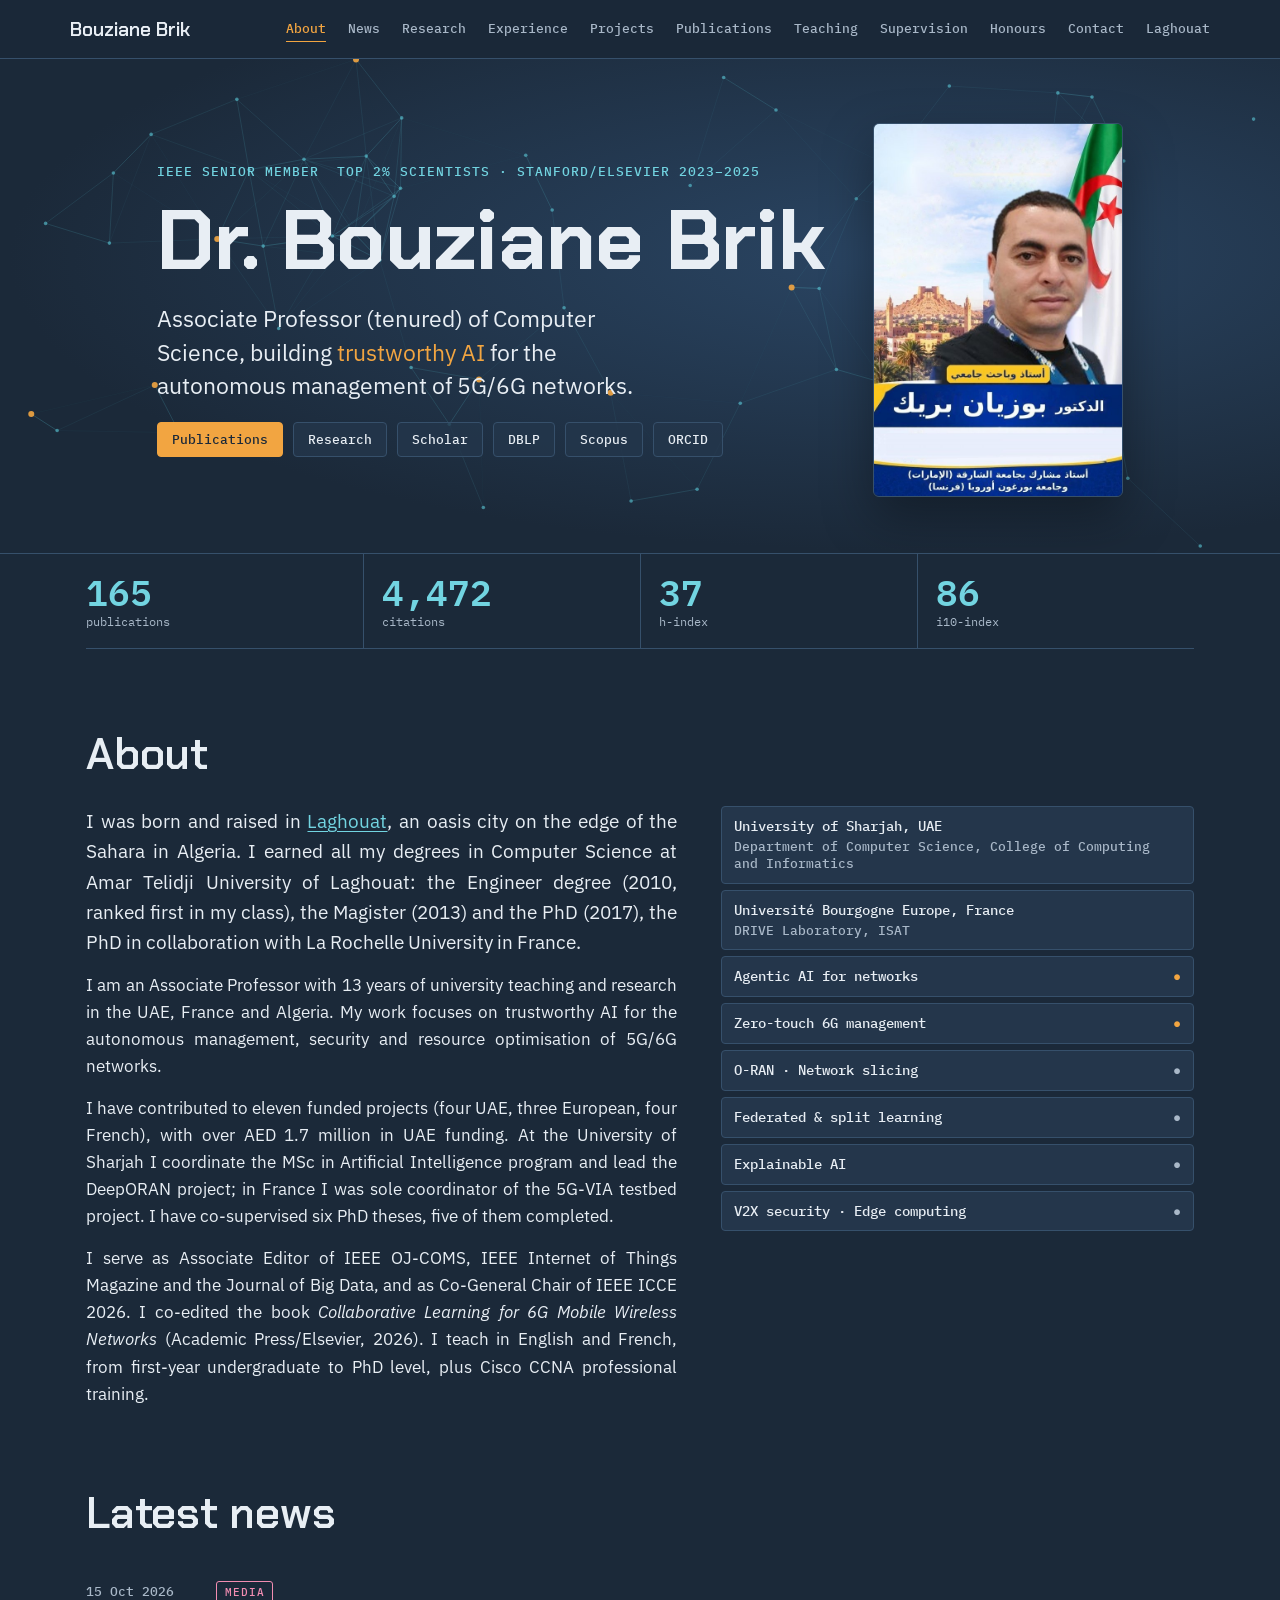
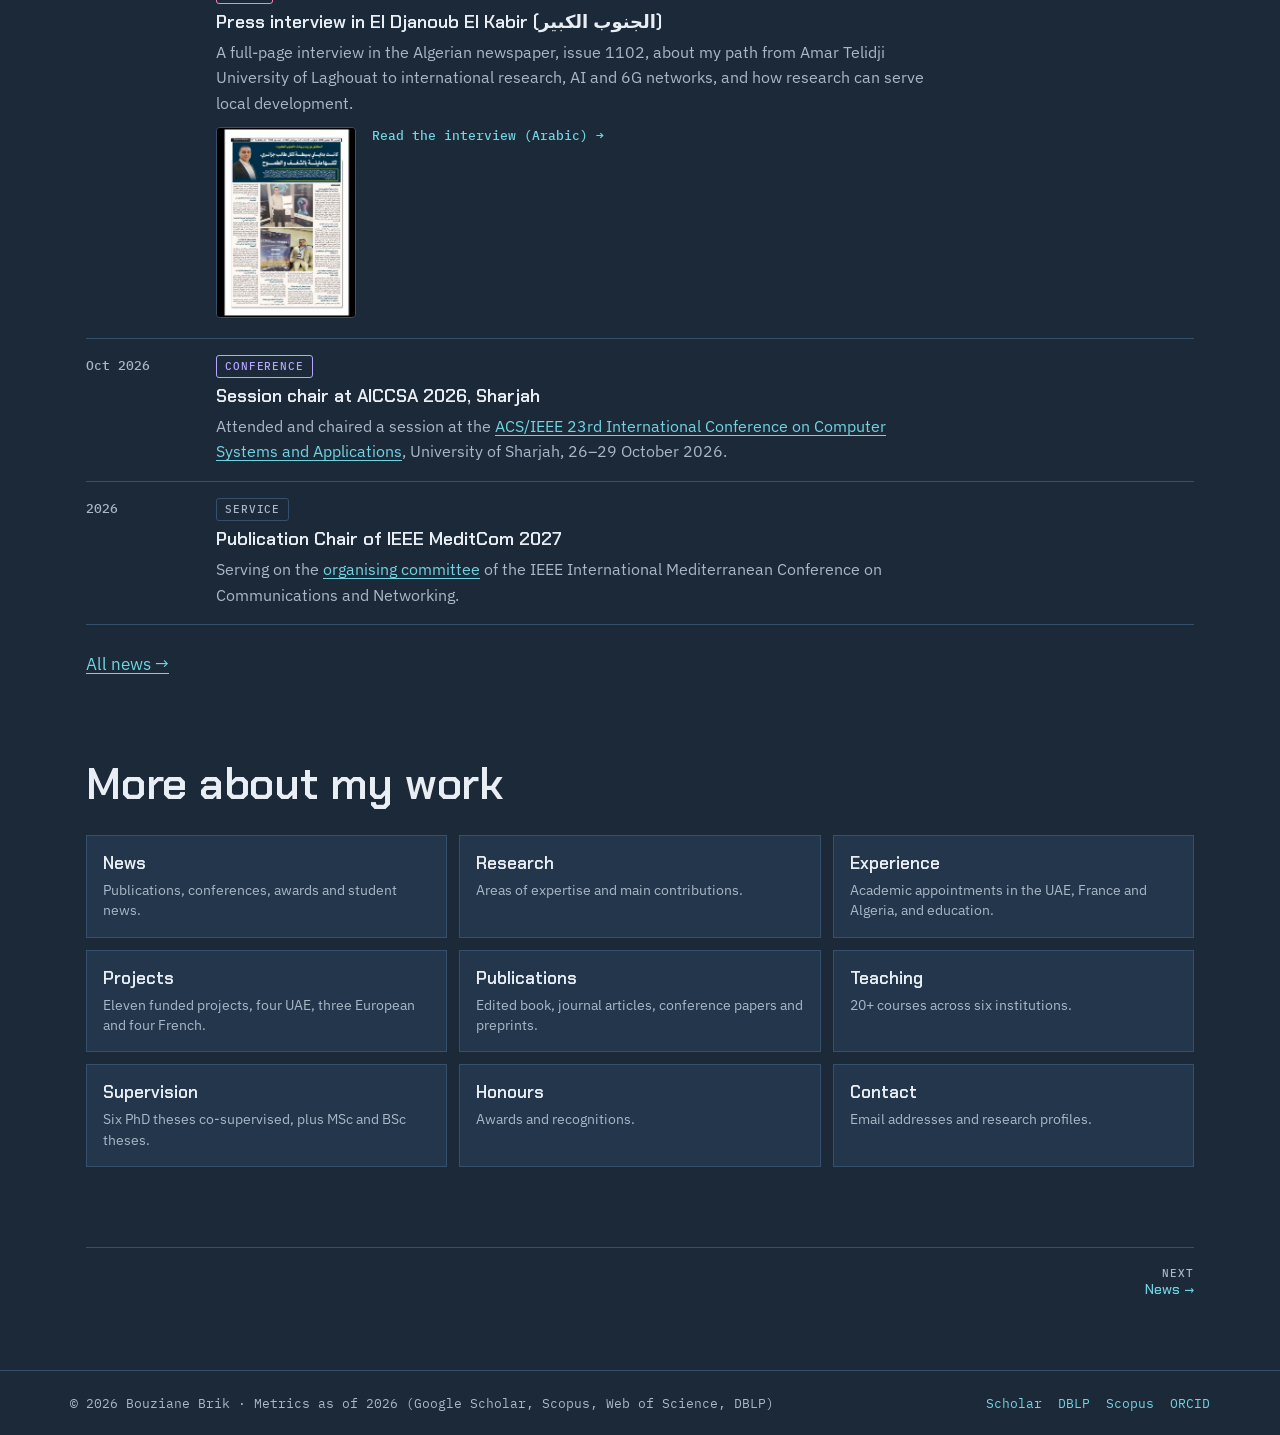
==== index.html @ 9ba323f6 "Protect photos from easy saving; in-page photo viewer; smaller ICCNT photo Co-Authored-By: Claude Op" ====
<!doctype html>
<html lang="en">
<head>
<meta charset="utf-8">
<meta name="theme-color" content="#1B2939">
<meta name="viewport" content="width=device-width, initial-scale=1, viewport-fit=cover">
<title>Bouziane Brik</title>
<meta name="claude:viewport-fit-sides" content="cover">
<meta name="description" content="Dr. Bouziane Brik, Associate Professor of Computer Science at the University of Sharjah. Trustworthy AI for autonomous 5G/6G network management.">
<link rel="preconnect" href="https://fonts.googleapis.com">
<link rel="preconnect" href="https://fonts.gstatic.com" crossorigin>
<link rel="stylesheet" href="https://fonts.googleapis.com/css2?family=Chakra+Petch:wght@500;600;700&family=IBM+Plex+Mono:wght@400;500;600&family=IBM+Plex+Sans:ital,wght@0,400;0,500;0,600;1,400&display=swap">
<link rel="stylesheet" href="site.css">

<style>
.explore{display:grid;grid-template-columns:repeat(3,minmax(0,1fr));gap:12px}
@media (max-width:720px){.explore{grid-template-columns:minmax(0,1fr)}}
.explore a{display:flex;flex-direction:column;gap:6px;padding:16px;border:1px solid var(--rule);background:var(--surface);text-decoration:none;color:var(--ink);min-width:0}
.explore a:hover{border-color:var(--accent)}
.explore b{font:600 17px var(--f-display)}
.explore span{font-size:14px;color:var(--muted);line-height:1.45}
.pager{display:flex;justify-content:space-between;gap:16px;flex-wrap:wrap;border-top:1px solid var(--rule);padding-top:18px;font:500 14px var(--f-display)}
.pager a{text-decoration:none}
.pager small{display:block;font:500 11px var(--f-mono);text-transform:uppercase;letter-spacing:.08em;color:var(--muted)}
.pager .nx{text-align:right;margin-left:auto}
</style>
<script src="site.js" defer></script>
</head>
<body>
<header class="top gut">
  <div class="in">
    <a class="logo" href="index.html">Bouziane Brik</a>
    <nav aria-label="Site"><ul class="menu"><li><a href="index.html" class="on" aria-current="page">About</a></li><li><a href="news.html">News</a></li><li><a href="research.html">Research</a></li><li><a href="experience.html">Experience</a></li><li><a href="projects.html">Projects</a></li><li><a href="publications.html">Publications</a></li><li><a href="teaching.html">Teaching</a></li><li><a href="supervision.html">Supervision</a></li><li><a href="honours.html">Honours</a></li><li><a href="contact.html">Contact</a></li><li><a href="laghouat.html">Laghouat</a></li></ul></nav>
  </div>
</header>
<section class="hero-band gut" aria-labelledby="name">
  <canvas id="net" aria-hidden="true"></canvas>
  <div class="in">
    <div class="t">
      <div class="kick"><span>IEEE Senior Member</span><span>Top 2% Scientists · Stanford/Elsevier 2023–2025</span></div>
      <h1 id="name">Dr. Bouziane Brik</h1>
      <p class="role">Associate Professor (tenured) of Computer Science, building <em>trustworthy AI</em> for the autonomous management of 5G/6G networks.</p>
      <div class="btns"><a class="pri" href="publications.html">Publications</a><a href="research.html">Research</a><a href="https://scholar.google.fr/citations?user=c3EPy9sAAAAJ&amp;hl=fr" target="_blank" rel="noopener">Scholar</a><a href="https://dblp.org/pid/133/4736.html" target="_blank" rel="noopener">DBLP</a><a href="https://www.scopus.com/authid/detail.uri?authorId=55490670200" target="_blank" rel="noopener">Scopus</a><a href="https://orcid.org/0000-0002-3267-5702" target="_blank" rel="noopener">ORCID</a></div>
    </div>
    <div class="portrait-wrap"><img class="portrait" src="images/bouziane-brik.jpg?v=2" width="600" height="900" alt="Poster of Dr. Bouziane Brik"></div>
  </div>
</section>
<div class="shell gut">

<main class="home">
<div class="metrics" aria-label="Citation metrics, Google Scholar">
    <div><strong>165</strong><small>publications</small></div>
    <div><strong>4,472</strong><small>citations</small></div>
    <div><strong>37</strong><small>h-index</small></div>
    <div><strong>86</strong><small>i10-index</small></div>
</div>
<section id="about" aria-labelledby="about-h">
  <div class="sec-head"><h2 id="about-h">About</h2></div>
  <div class="about">
  <div class="prose just">
    <p class="lede">I was born and raised in <a href="laghouat.html">Laghouat</a>, an oasis city on the edge of the Sahara in Algeria. I earned all my degrees in Computer Science at Amar Telidji University of Laghouat: the Engineer degree (2010, ranked first in my class), the Magister (2013) and the PhD (2017), the PhD in collaboration with La Rochelle University in France.</p>
    <p>I am an Associate Professor with 13 years of university teaching and research in the UAE, France and Algeria. My work focuses on trustworthy AI for the autonomous management, security and resource optimisation of 5G/6G networks.</p>
    <p>I have contributed to eleven funded projects (four UAE, three European, four French), with over AED 1.7 million in UAE funding. At the University of Sharjah I coordinate the MSc in Artificial Intelligence program and lead the DeepORAN project; in France I was sole coordinator of the 5G-VIA testbed project. I have co-supervised six PhD theses, five of them completed.</p>
    <p>I serve as Associate Editor of IEEE OJ-COMS, IEEE Internet of Things Magazine and the Journal of Big Data, and as Co-General Chair of IEEE ICCE 2026. I co-edited the book <em>Collaborative Learning for 6G Mobile Wireless Networks</em> (Academic Press/Elsevier, 2026). I teach in English and French, from first-year undergraduate to PhD level, plus Cisco CCNA professional training.</p>
  </div>
  <ul class="stack" aria-label="Affiliations and topics">
    <li class="aff"><b>University of Sharjah, UAE</b><span>Department of Computer Science, College of Computing and Informatics</span></li>
    <li class="aff"><b>Université Bourgogne Europe, France</b><span>DRIVE Laboratory, ISAT</span></li>
    <li class="hot">Agentic AI for networks<i>●</i></li><li class="hot">Zero-touch 6G management<i>●</i></li>
    <li>O-RAN · Network slicing<i>●</i></li><li>Federated &amp; split learning<i>●</i></li>
    <li>Explainable AI<i>●</i></li><li>V2X security · Edge computing<i>●</i></li>
  </ul>
  </div>
</section>


<section aria-labelledby="latest-h">
  <div class="sec-head"><h2 id="latest-h">Latest news</h2></div>
  <ul class="newslist short">
    <li data-k="media"><time>15 Oct 2026</time><div class="nb"><span class="ntag media">Media</span><b>Press interview in El Djanoub El Kabir (الجنوب الكبير)</b><p>A full-page interview in the Algerian newspaper, issue 1102, about my path from Amar Telidji University of Laghouat to international research, AI and 6G networks, and how research can serve local development.</p><div class="press"><a class="zoom" role="button" tabindex="0" data-full="images/interview-eljanoub-elkabir-2026.jpg" aria-label="Enlarge photo"><img src="images/interview-eljanoub-elkabir-2026.jpg" width="1179" height="1614" alt="Newspaper page: interview with Dr. Bouziane Brik in El Djanoub El Kabir, 15 October 2026" loading="lazy"></a><a class="zoom" role="button" tabindex="0" data-full="images/interview-eljanoub-elkabir-2026.jpg" aria-label="Enlarge photo">Read the interview (Arabic) →</a></div></div></li>
    <li data-k="conf"><time>Oct 2026</time><div class="nb"><span class="ntag conf">Conference</span><b>Session chair at AICCSA 2026, Sharjah</b><p>Attended and chaired a session at the <a href="https://aiccsa.net/AICCSA2026/" target="_blank" rel="noopener">ACS/IEEE 23rd International Conference on Computer Systems and Applications</a>, University of Sharjah, 26–29 October 2026.</p></div></li>
    <li data-k="service"><time>2026</time><div class="nb"><span class="ntag service">Service</span><b>Publication Chair of IEEE MeditCom 2027</b><p>Serving on the <a href="https://meditcom2027.ieee-meditcom.org/committees" target="_blank" rel="noopener">organising committee</a> of the IEEE International Mediterranean Conference on Communications and Networking.</p></div></li>
  </ul>
  <p><a href="news.html">All news →</a></p>
</section>

<section aria-labelledby="explore-h">
  <div class="sec-head"><h2 id="explore-h">More about my work</h2></div>
  <div class="explore">
    <a href="news.html"><b>News</b><span>Publications, conferences, awards and student news.</span></a>
    <a href="research.html"><b>Research</b><span>Areas of expertise and main contributions.</span></a>
    <a href="experience.html"><b>Experience</b><span>Academic appointments in the UAE, France and Algeria, and education.</span></a>
    <a href="projects.html"><b>Projects</b><span>Eleven funded projects, four UAE, three European and four French.</span></a>
    <a href="publications.html"><b>Publications</b><span>Edited book, journal articles, conference papers and preprints.</span></a>
    <a href="teaching.html"><b>Teaching</b><span>20+ courses across six institutions.</span></a>
    <a href="supervision.html"><b>Supervision</b><span>Six PhD theses co-supervised, plus MSc and BSc theses.</span></a>
    <a href="honours.html"><b>Honours</b><span>Awards and recognitions.</span></a>
    <a href="contact.html"><b>Contact</b><span>Email addresses and research profiles.</span></a>
  </div>
</section>

<div class="pager"><a class="nx" href="news.html"><small>Next</small>News →</a></div>
</main>
</div>
<footer class="foot gut"><div class="in"><span>© 2026 Bouziane Brik · Metrics as of 2026 (Google Scholar, Scopus, Web of Science, DBLP)</span><span class="ids"><a href="https://scholar.google.fr/citations?user=c3EPy9sAAAAJ&amp;hl=fr" target="_blank" rel="noopener">Scholar</a><a href="https://dblp.org/pid/133/4736.html" target="_blank" rel="noopener">DBLP</a><a href="https://www.scopus.com/authid/detail.uri?authorId=55490670200" target="_blank" rel="noopener">Scopus</a><a href="https://orcid.org/0000-0002-3267-5702" target="_blank" rel="noopener">ORCID</a></span></div></footer>

<script>
(function(){
  /* Network graphic: slow-drifting nodes with links, amber hubs. */
  var c=document.getElementById('net'); if(!c||!c.getContext) return;
  var x=c.getContext('2d'), still=window.matchMedia('(prefers-reduced-motion: reduce)').matches, W, H, P, raf;
  function size(){var d=Math.min(2,window.devicePixelRatio||1);W=c.clientWidth;H=c.clientHeight;c.width=W*d;c.height=H*d;x.setTransform(d,0,0,d,0,0);
    var n=Math.round(Math.min(80,W*H/12000));P=[];for(var i=0;i<n;i++)P.push({x:Math.random()*W,y:Math.random()*H,vx:(Math.random()-.5)*.25,vy:(Math.random()-.5)*.25,hub:Math.random()<.12})}
  function draw(){x.clearRect(0,0,W,H);
    for(var i=0;i<P.length;i++){var a=P[i];for(var j=i+1;j<P.length;j++){var b=P[j],d=Math.hypot(a.x-b.x,a.y-b.y);
      if(d<140){x.strokeStyle='rgba(92,200,215,'+((1-d/140)*.3)+')';x.lineWidth=1;x.beginPath();x.moveTo(a.x,a.y);x.lineTo(b.x,b.y);x.stroke()}}}
    P.forEach(function(p){x.fillStyle=p.hub?'rgba(242,165,65,.9)':'rgba(92,200,215,.6)';x.beginPath();x.arc(p.x,p.y,p.hub?3:1.8,0,7);x.fill();
      if(!still){p.x+=p.vx;p.y+=p.vy;if(p.x<0||p.x>W)p.vx*=-1;if(p.y<0||p.y>H)p.vy*=-1}});
    if(!still) raf=requestAnimationFrame(draw)}
  size();draw();window.addEventListener('resize',function(){cancelAnimationFrame(raf);size();draw()});
})();

(function(){
  /* Publication filter + search */
  var list=document.getElementById('publist'); if(!list) return;
  var items=[].slice.call(list.querySelectorAll('li:not(.yearrow)')), years=[].slice.call(list.querySelectorAll('.yearrow'));
  var btns=[].slice.call(document.querySelectorAll('.tabs button')), q=document.getElementById('pubsearch'), empty=document.getElementById('pubempty');
  var f='S';
  function apply(){
    var term=(q.value||'').trim().toLowerCase(), shown=0, seen={};
    items.forEach(function(li){
      var ok=(f==='A'||(f==='S'?li.dataset.sel==='1':li.dataset.t===f)) && (!term||li.textContent.toLowerCase().indexOf(term)>-1);
      li.hidden=!ok; if(ok){shown++; seen[li.dataset.y]=1}
    });
    years.forEach(function(y){y.hidden=!seen[y.dataset.y]});
    empty.hidden=shown>0;
  }
  btns.forEach(function(b){b.addEventListener('click',function(){f=b.dataset.f;btns.forEach(function(x){x.setAttribute('aria-pressed',x===b?'true':'false')});apply()})});
  q.addEventListener('input',function(){ if(q.value && f==='S'){f='A';btns.forEach(function(x){x.setAttribute('aria-pressed',x.dataset.f==='A'?'true':'false')})} apply()});
  apply();
})();

(function(){
  /* Copy buttons */
  document.querySelectorAll('.copy').forEach(function(b){
    b.addEventListener('click',function(){
      var t=b.dataset.copy, done=function(){b.textContent='Copied';setTimeout(function(){b.textContent='Copy'},1600)};
      try{navigator.clipboard.writeText(t).then(done,function(){sel(b)})}catch(e){sel(b)}
    });
  });
  function sel(b){var code=b.previousElementSibling,r=document.createRange();r.selectNodeContents(code);var s=getSelection();s.removeAllRanges();s.addRange(r)}
})();

(function(){var a=document.querySelector('.menu a.on'),u=a&&a.closest('.menu');if(u&&u.scrollWidth>u.clientWidth)u.scrollLeft=a.parentNode.offsetLeft-16})();
</script>

</body>
</html>
---- site.css ----
/* Signal: dark technical theme. Sticky top bar, one wide reading column; network graphic on the homepage. */
:root{
 --paper:#1B2939; --surface:#24364B; --ink:#E8EEF4; --muted:#A9B8C8; --rule:#36506B;
 --accent:#72D4E1; --accent-soft:#1F4152; --signal:#F2A541;
 --f-display:"Chakra Petch", "IBM Plex Sans", system-ui, sans-serif;
 --f-body:"IBM Plex Sans", "Segoe UI", system-ui, sans-serif;
 --f-mono:"IBM Plex Mono", ui-monospace, "SFMono-Regular", Menlo, monospace;
 color-scheme:dark;
}
*{box-sizing:border-box}
html{scroll-behavior:smooth;scroll-padding-top:90px}
@media (prefers-reduced-motion: reduce){html{scroll-behavior:auto}}
body{background:var(--paper);color:var(--ink);font:400 16.5px/1.65 var(--f-body);margin:0;-webkit-font-smoothing:antialiased}
body::before{content:"";position:fixed;inset:0 0 auto;height:env(safe-area-inset-top,0px);z-index:30;background:var(--paper)}
a{color:var(--accent);text-decoration-thickness:1px;text-underline-offset:3px}
a:hover{text-decoration-thickness:2px}
:focus-visible{outline:2px solid var(--signal);outline-offset:3px;border-radius:2px}
h1,h2,h3{font-family:var(--f-display);text-wrap:balance;margin:0;line-height:1.15}
p{margin:0}
img{max-width:100%}
.label{font:500 12px/1.3 var(--f-mono);text-transform:uppercase;letter-spacing:.08em;color:var(--muted)}
.num{font-family:var(--f-mono);font-variant-numeric:tabular-nums}
.gut{padding-left:max(16px, env(safe-area-inset-left, 0px));padding-right:max(16px, env(safe-area-inset-right, 0px))}

/* ---------- top bar ---------- */
.top{position:sticky;top:env(safe-area-inset-top,0px);z-index:20;background:rgba(27,41,57,.94);border-bottom:1px solid var(--rule);-webkit-backdrop-filter:blur(8px);backdrop-filter:blur(8px)}
.top .in{max-width:1140px;margin:0 auto;display:flex;align-items:center;justify-content:space-between;gap:8px 28px;padding-block:16px}
.logo{font:600 19px/1 var(--f-display);color:var(--ink);text-decoration:none;white-space:nowrap}
.logo i{font-style:normal;color:var(--signal)}
.top nav{min-width:0}
.menu{display:flex;gap:22px;margin:0;padding:0;list-style:none;overflow-x:auto;scrollbar-width:none;min-width:0}
.menu::-webkit-scrollbar{display:none}
.menu a{font:500 13px/1 var(--f-mono);color:var(--muted);text-decoration:none;white-space:nowrap;display:block;padding-block:6px;border-bottom:1px solid transparent}
.menu a:hover{color:var(--ink)}
.menu a.on{color:var(--signal);border-color:var(--signal)}

/* ---------- shell ---------- */
.shell{max-width:1140px;margin:0 auto}
main{min-width:0;padding-block:52px 72px;display:flex;flex-direction:column;gap:80px}
main.home{padding-top:0}
section{display:flex;flex-direction:column;gap:26px;min-width:0}
.sec-head{display:flex;align-items:baseline;gap:14px}
.sec-head .label{color:var(--signal)}
.sec-head h2{font-size:clamp(30px,4vw,44px);font-weight:600;letter-spacing:-.005em}
.lede{font-size:19px;line-height:1.6;max-width:66ch}
.prose{max-width:68ch;display:flex;flex-direction:column;gap:14px}
.sub-h{font:600 22px var(--f-display);margin-top:8px}

/* ---------- homepage hero ---------- */
.hero-band{position:relative;overflow:hidden;border-bottom:1px solid var(--rule);background:radial-gradient(ellipse at 70% 40%, #2A4563 0%, var(--paper) 70%)}
.hero-band canvas{position:absolute;inset:0;width:100%;height:100%;display:block}
.hero-band .in{position:relative;max-width:1140px;margin:0 auto;padding-block:64px 56px;display:grid;grid-template-columns:minmax(0,1fr) 250px;gap:48px;align-items:center}
.hero-band .t{display:flex;flex-direction:column;gap:20px;min-width:0}
.kick{display:flex;flex-wrap:wrap;gap:6px 18px}
.kick span{font:500 12.5px/1.4 var(--f-mono);color:var(--accent);letter-spacing:.08em;text-transform:uppercase}
.hero-band h1{font:700 clamp(44px,7vw,84px)/.98 var(--f-display);letter-spacing:-.01em}
.hero-band .role{font-size:clamp(18px,2.1vw,23px);line-height:1.45;max-width:36ch}
.hero-band .role em{font-style:normal;color:var(--signal)}
.portrait{display:block;width:100%;height:auto;border:1px solid var(--rule);border-radius:6px;box-shadow:0 20px 50px rgba(0,0,0,.35)}
.btns{display:flex;flex-wrap:wrap;gap:10px}
.btns a{font:500 13px/1 var(--f-mono);padding:10px 14px;border:1px solid var(--rule);border-radius:4px;color:var(--ink);text-decoration:none;background:rgba(36,54,75,.8)}
.btns a:hover{border-color:var(--accent)}
.btns a.pri{background:var(--signal);border-color:var(--signal);color:var(--paper)}
.metrics{display:grid;grid-template-columns:repeat(4,minmax(0,1fr));border-bottom:1px solid var(--rule)}
.metrics div{padding:20px 18px 18px 0;display:flex;flex-direction:column;gap:4px}
.metrics div+div{padding-left:18px;border-left:1px solid var(--rule)}
.metrics strong{font:600 clamp(26px,3.4vw,36px)/1 var(--f-mono);color:var(--accent);font-variant-numeric:tabular-nums}
.metrics small{font:12px/1.35 var(--f-mono);color:var(--muted)}
.about{display:grid;grid-template-columns:minmax(0,1.25fr) minmax(0,1fr);gap:44px;align-items:start}
.stack{display:flex;flex-direction:column;gap:6px;margin:0;padding:0;list-style:none}
.stack li{font:500 13.5px/1.4 var(--f-mono);padding:10px 12px;border:1px solid var(--rule);border-radius:4px;background:var(--surface);display:flex;justify-content:space-between;gap:12px}
.stack li i{font-style:normal;color:var(--muted);text-align:right}
.stack li.aff{flex-direction:column;gap:2px}
.stack li.aff b{color:var(--ink);font-weight:500}
.stack li.aff span{color:var(--muted);font-size:12.5px}
.stack li.hot i{color:var(--signal)}
.chips{display:flex;flex-wrap:wrap;gap:8px}
.chip{font:500 12.5px/1 var(--f-mono);padding:7px 10px;border:1px solid var(--rule);border-radius:4px;color:var(--ink);background:var(--surface)}
.chip.hot{border-color:var(--accent);color:var(--accent);background:var(--accent-soft)}

/* ---------- facts table ---------- */
.facts{display:grid;grid-template-columns:minmax(0,1fr) minmax(0,1fr);gap:0 40px}
.facts dl{margin:0}
.facts div{display:grid;grid-template-columns:minmax(0,1fr) auto;gap:16px;padding:10px 0;border-bottom:1px solid var(--rule);font-size:15.5px}
.facts dt{color:var(--muted)}
.facts dd{margin:0;text-align:right;font-family:var(--f-mono);font-size:14px;font-variant-numeric:tabular-nums}

/* ---------- research ---------- */
.areas{display:grid;grid-template-columns:repeat(auto-fit,minmax(250px,1fr));gap:0 32px;margin:0;padding:0;list-style:none}
.areas li{padding:12px 0;border-bottom:1px solid var(--rule);font-size:16px}
.contrib{display:grid;grid-template-columns:repeat(2,minmax(0,1fr));gap:20px}
.contrib article{background:var(--surface);border:1px solid var(--rule);padding:22px;display:flex;flex-direction:column;gap:10px;min-width:0}
.contrib h3{font-size:19px;font-weight:600}
.contrib p{font-size:15.5px;color:var(--ink)}
.contrib .label{color:var(--accent)}
.plan{border-left:3px solid var(--signal);padding:4px 0 4px 20px;max-width:70ch;display:flex;flex-direction:column;gap:6px}
.plan h3{font-size:20px}

/* ---------- timeline ---------- */
.tl{display:flex;flex-direction:column}
.tl > div{display:grid;grid-template-columns:150px minmax(0,1fr);gap:24px;padding:16px 0;border-bottom:1px solid var(--rule)}
.tl .when{font:500 13px/1.6 var(--f-mono);color:var(--muted);font-variant-numeric:tabular-nums}
.tl h3{font-size:18px;font-weight:600}
.tl .where{font-size:15px;color:var(--muted);margin-top:2px}
.tl p{font-size:15.5px;margin-top:6px;max-width:66ch}
.tl .now .when{color:var(--signal)}
.sub-h{font:600 20px var(--f-display);margin-top:8px}

/* ---------- tables ---------- */
.tablewrap{overflow-x:auto;border-top:1px solid var(--ink)}
table{border-collapse:collapse;width:100%;min-width:640px;font-size:15px}
th{font:500 11.5px var(--f-mono);text-transform:uppercase;letter-spacing:.07em;color:var(--muted);text-align:left;padding:10px 12px 10px 0;border-bottom:1px solid var(--rule)}
td{padding:12px 12px 12px 0;border-bottom:1px solid var(--rule);vertical-align:top}
td.amt{font-family:var(--f-mono);font-size:13.5px;white-space:nowrap;font-variant-numeric:tabular-nums}
td.yr{font-family:var(--f-mono);font-size:13.5px;white-space:nowrap;color:var(--muted)}
td .fund{display:block;color:var(--muted);font-size:13.5px}
.role-pi{font:500 12px var(--f-mono);color:var(--accent);white-space:nowrap}
.note{font-size:14px;color:var(--muted);max-width:70ch}

/* ---------- publications ---------- */
.book{display:grid;grid-template-columns:auto minmax(0,1fr);gap:20px;align-items:center;background:var(--surface);border:1px solid var(--rule);padding:20px}
.book .spine{width:64px;height:88px;background:var(--accent);color:var(--paper);display:flex;align-items:flex-end;padding:8px;font:700 13px/1 var(--f-display)}
.book h3{font-size:19px}
.book p{font-size:15px;color:var(--muted)}
.pubtools{display:flex;flex-wrap:wrap;gap:10px;align-items:center;justify-content:space-between}
.tabs{display:flex;flex-wrap:wrap;gap:6px}
.tabs button{font:500 13px var(--f-mono);padding:8px 12px;border:1px solid var(--rule);background:var(--surface);color:var(--ink);border-radius:999px;cursor:pointer}
.tabs button[aria-pressed="true"]{background:var(--ink);color:var(--paper);border-color:var(--ink)}
.tabs button span{opacity:.6;margin-left:4px}
.search{flex:1 1 220px;max-width:320px;font:15px var(--f-body);padding:9px 12px;border:1px solid var(--rule);background:var(--surface);color:var(--ink);border-radius:6px}
.publist{list-style:none;margin:0;padding:0;display:flex;flex-direction:column}
.publist li{display:grid;grid-template-columns:52px minmax(0,1fr);gap:14px;padding:14px 0;border-bottom:1px solid var(--rule)}
.publist .tag{font:500 12px var(--f-mono);color:var(--muted);padding-top:3px}
.publist .ti{font:600 16.5px/1.4 var(--f-display);color:var(--ink)}
.publist .au{font-size:14.5px;color:var(--muted);margin-top:3px}
.publist .au b{color:var(--ink);font-weight:600}
.publist .ve{font-size:14.5px;font-style:italic;margin-top:2px}
.publist .ve a{font:normal 500 12.5px var(--f-mono);margin-left:8px;white-space:nowrap}
.yearrow{font:600 13px var(--f-mono);color:var(--signal);padding:22px 0 6px;border-bottom:1px solid var(--rule);letter-spacing:.06em}
.empty{padding:20px 0;color:var(--muted)}
.more{display:flex;flex-wrap:wrap;gap:10px 20px;font-size:15px}

/* ---------- teaching / service ---------- */
.inst{display:grid;grid-template-columns:repeat(2,minmax(0,1fr));gap:0 40px}
.inst > div{padding:16px 0;border-bottom:1px solid var(--rule);display:flex;flex-direction:column;gap:4px;min-width:0}
.inst h3{font-size:17px;font-weight:600}
.inst .meta{font:12.5px/1.4 var(--f-mono);color:var(--muted)}
.inst p{font-size:15px}
ul.plain{margin:0;padding-left:20px;display:flex;flex-direction:column;gap:8px;max-width:72ch;font-size:16px}
ul.plain li::marker{color:var(--signal)}
.phd{list-style:none;margin:0;padding:0;display:flex;flex-direction:column}
.phd li{display:grid;grid-template-columns:110px minmax(0,1fr);gap:20px;padding:14px 0;border-bottom:1px solid var(--rule)}
.phd .st{font:500 12px var(--f-mono);color:var(--muted)}
.phd .st.live{color:var(--signal)}
.phd b{font:600 17px var(--f-display)}
.phd p{font-size:15px;color:var(--muted)}
.phd p em{color:var(--ink)}
.cols2{display:grid;grid-template-columns:repeat(2,minmax(0,1fr));gap:28px 40px}
.cols2 > div{min-width:0;display:flex;flex-direction:column;gap:12px}
.rows{display:flex;flex-direction:column}
.rows div{display:grid;grid-template-columns:96px minmax(0,1fr);gap:16px;padding:9px 0;border-bottom:1px solid var(--rule);font-size:15px}
.rows .yr{font:500 12.5px/1.7 var(--f-mono);color:var(--muted)}
.rows .r{font-weight:600;font-family:var(--f-display)}

/* ---------- skills ---------- */
.skills{display:grid;grid-template-columns:repeat(auto-fit,minmax(280px,1fr));gap:24px 40px}
.skills > div{display:flex;flex-direction:column;gap:8px}

/* ---------- contact ---------- */
.contact{display:grid;grid-template-columns:repeat(auto-fit,minmax(260px,1fr));gap:20px}
.contact > div{background:var(--surface);border:1px solid var(--rule);padding:20px;display:flex;flex-direction:column;gap:8px;min-width:0}
.mail{display:flex;gap:10px;align-items:center;flex-wrap:wrap}
.mail code{font:500 14.5px var(--f-mono);user-select:all;overflow-wrap:anywhere}
.copy{font:500 12px var(--f-mono);padding:5px 9px;border:1px solid var(--rule);background:transparent;color:var(--muted);border-radius:4px;cursor:pointer}
.copy:hover{color:var(--ink);border-color:var(--ink)}


/* ---------- signal touches on shared components ---------- */
.contrib article,.contact > div,.book{border-radius:6px}
.contrib .label{color:var(--accent)}
.contrib h3{font-size:20px}
.tl .when,.rows .yr,td.yr{color:var(--muted)}
.tl .now .when{color:var(--signal)}
.tl h3,.phd b{font-size:19px}
.publist .ti{font-weight:500;font-family:var(--f-body)}
.tabs button[aria-pressed="true"]{background:var(--signal);color:var(--paper);border-color:var(--signal)}
.search{font-family:var(--f-body)}
.tablewrap{border-top:1px solid var(--rule)}
.award-photo img{box-shadow:0 20px 50px rgba(0,0,0,.4)}

/* ---------- footer ---------- */
.foot{border-top:1px solid var(--rule)}
.foot .in{max-width:1140px;margin:0 auto;padding-block:22px;display:flex;flex-wrap:wrap;justify-content:space-between;gap:10px 24px;font:12.5px/1.6 var(--f-mono);color:var(--muted)}
.foot .ids{display:flex;flex-wrap:wrap;gap:6px 16px}
.foot .ids a{text-decoration:none}

/* ---------- responsive ---------- */
@media (max-width: 900px){
  .top .in{flex-wrap:wrap;padding-block:12px 4px}
  .top nav{flex:1 1 100%}
  .menu{gap:20px}
  .hero-band .in{grid-template-columns:minmax(0,1fr);padding-block:40px}
  .hero-band .portrait-wrap{max-width:260px}
  .about{grid-template-columns:minmax(0,1fr)}
  main{padding-top:36px;gap:64px}
  html{scroll-padding-top:110px}
}
@media (max-width: 720px){
  body{font-size:16px}
  .metrics{grid-template-columns:repeat(2,minmax(0,1fr))}
  .metrics div:nth-child(3){padding-left:0;border-left:0}
  .metrics div:nth-child(n+3){border-top:1px solid var(--rule)}
  .facts,.contrib,.inst,.cols2{grid-template-columns:minmax(0,1fr)}
  .tl > div{grid-template-columns:minmax(0,1fr);gap:4px}
  .phd li{grid-template-columns:minmax(0,1fr);gap:4px}
  .publist li{grid-template-columns:minmax(0,1fr);gap:2px}
  .book{grid-template-columns:minmax(0,1fr)}
  .book .spine{display:none}
  .search{max-width:none}
}

/* ---------- news ---------- */
.newslist{list-style:none;margin:0;padding:0;display:flex;flex-direction:column}
.newslist li{display:grid;grid-template-columns:110px minmax(0,1fr);gap:20px;padding:16px 0;border-bottom:1px solid var(--rule)}
.newslist time{font:500 13px/1.7 var(--f-mono);color:var(--muted);font-variant-numeric:tabular-nums}
.newslist .nb{display:flex;flex-direction:column;gap:6px;min-width:0}
.newslist b{font:600 18px/1.35 var(--f-display)}
.newslist p{font-size:15.5px;color:var(--muted);max-width:72ch}
.ntag{align-self:flex-start;font:500 11px/1 var(--f-mono);text-transform:uppercase;letter-spacing:.08em;padding:5px 8px;border-radius:3px;border:1px solid var(--rule);color:var(--muted)}
.ntag.pub{color:var(--accent);border-color:var(--accent)}
.ntag.award{color:var(--signal);border-color:var(--signal)}
.ntag.conf{color:#B7A6FF;border-color:#B7A6FF}
.newslist li.up time{color:var(--signal)}
.newslist.short li{grid-template-columns:110px minmax(0,1fr)}
@media (max-width:720px){.newslist li,.newslist.short li{grid-template-columns:minmax(0,1fr);gap:4px}}

/* ---------- justified bio ---------- */
.prose.just p{text-align:justify;hyphens:auto;-webkit-hyphens:auto}
.ntag.media{color:#F28DB2;border-color:#F28DB2}
.press{display:flex;gap:16px;align-items:flex-start;flex-wrap:wrap;margin-top:4px}
.press img{width:140px;height:auto;border:1px solid var(--rule);border-radius:4px}
.press a{font:500 13px var(--f-mono)}
/* ---------- Laghouat ---------- */
.city{display:grid;grid-template-columns:minmax(0,1.3fr) minmax(0,1fr);gap:40px;align-items:start}
.city figure,.gallery figure{margin:0;display:flex;flex-direction:column;gap:8px}
.city img,.gallery img{display:block;width:100%;height:auto;border:1px solid var(--rule);border-radius:6px}
figcaption{font-size:13.5px;color:var(--muted)}
.gallery{display:grid;grid-template-columns:minmax(0,1fr);gap:24px}
.src{font-size:13.5px;color:var(--muted)}
@media (max-width:820px){.city{grid-template-columns:minmax(0,1fr)}.city figure{max-width:420px}}

.nphotos{display:grid;grid-template-columns:minmax(0,1fr);gap:12px;max-width:640px;margin-top:6px}
.nphotos.two{grid-template-columns:minmax(0,1.4fr) minmax(0,1fr);align-items:start}
.nphotos figure{margin:0}
.nphotos img{display:block;width:100%;height:auto;border:1px solid var(--rule);border-radius:4px}
.nphotos.pair{grid-template-columns:repeat(2,minmax(0,1fr));max-width:420px}
.nphotos.solo{max-width:100px}
.ntag.visit{color:#9FE0A0;border-color:#9FE0A0}

/* ---------- photo protection + viewer ---------- */
img{-webkit-user-drag:none;user-select:none;-webkit-user-select:none;-webkit-touch-callout:none}
.zoom{cursor:zoom-in;display:block}
.press .zoom{display:inline}
.lb{position:fixed;inset:0;z-index:50;background:rgba(10,16,24,.92);display:flex;align-items:center;justify-content:center;padding:max(16px,env(safe-area-inset-top,0px)) max(16px,env(safe-area-inset-right,0px)) max(16px,env(safe-area-inset-bottom,0px)) max(16px,env(safe-area-inset-left,0px));cursor:zoom-out}
.lb[hidden]{display:none}
.lb .frame{position:relative;max-width:100%;max-height:100%}
.lb img{display:block;max-width:min(1200px,100%);max-height:calc(100vh - 64px);width:auto;height:auto;border-radius:4px}
.lb .shield{position:absolute;inset:0}
.lb button{position:absolute;top:max(12px,env(safe-area-inset-top,0px));right:max(12px,env(safe-area-inset-right,0px));font:500 13px var(--f-mono);padding:8px 12px;border:1px solid var(--rule);border-radius:4px;background:var(--surface);color:var(--ink);cursor:pointer}
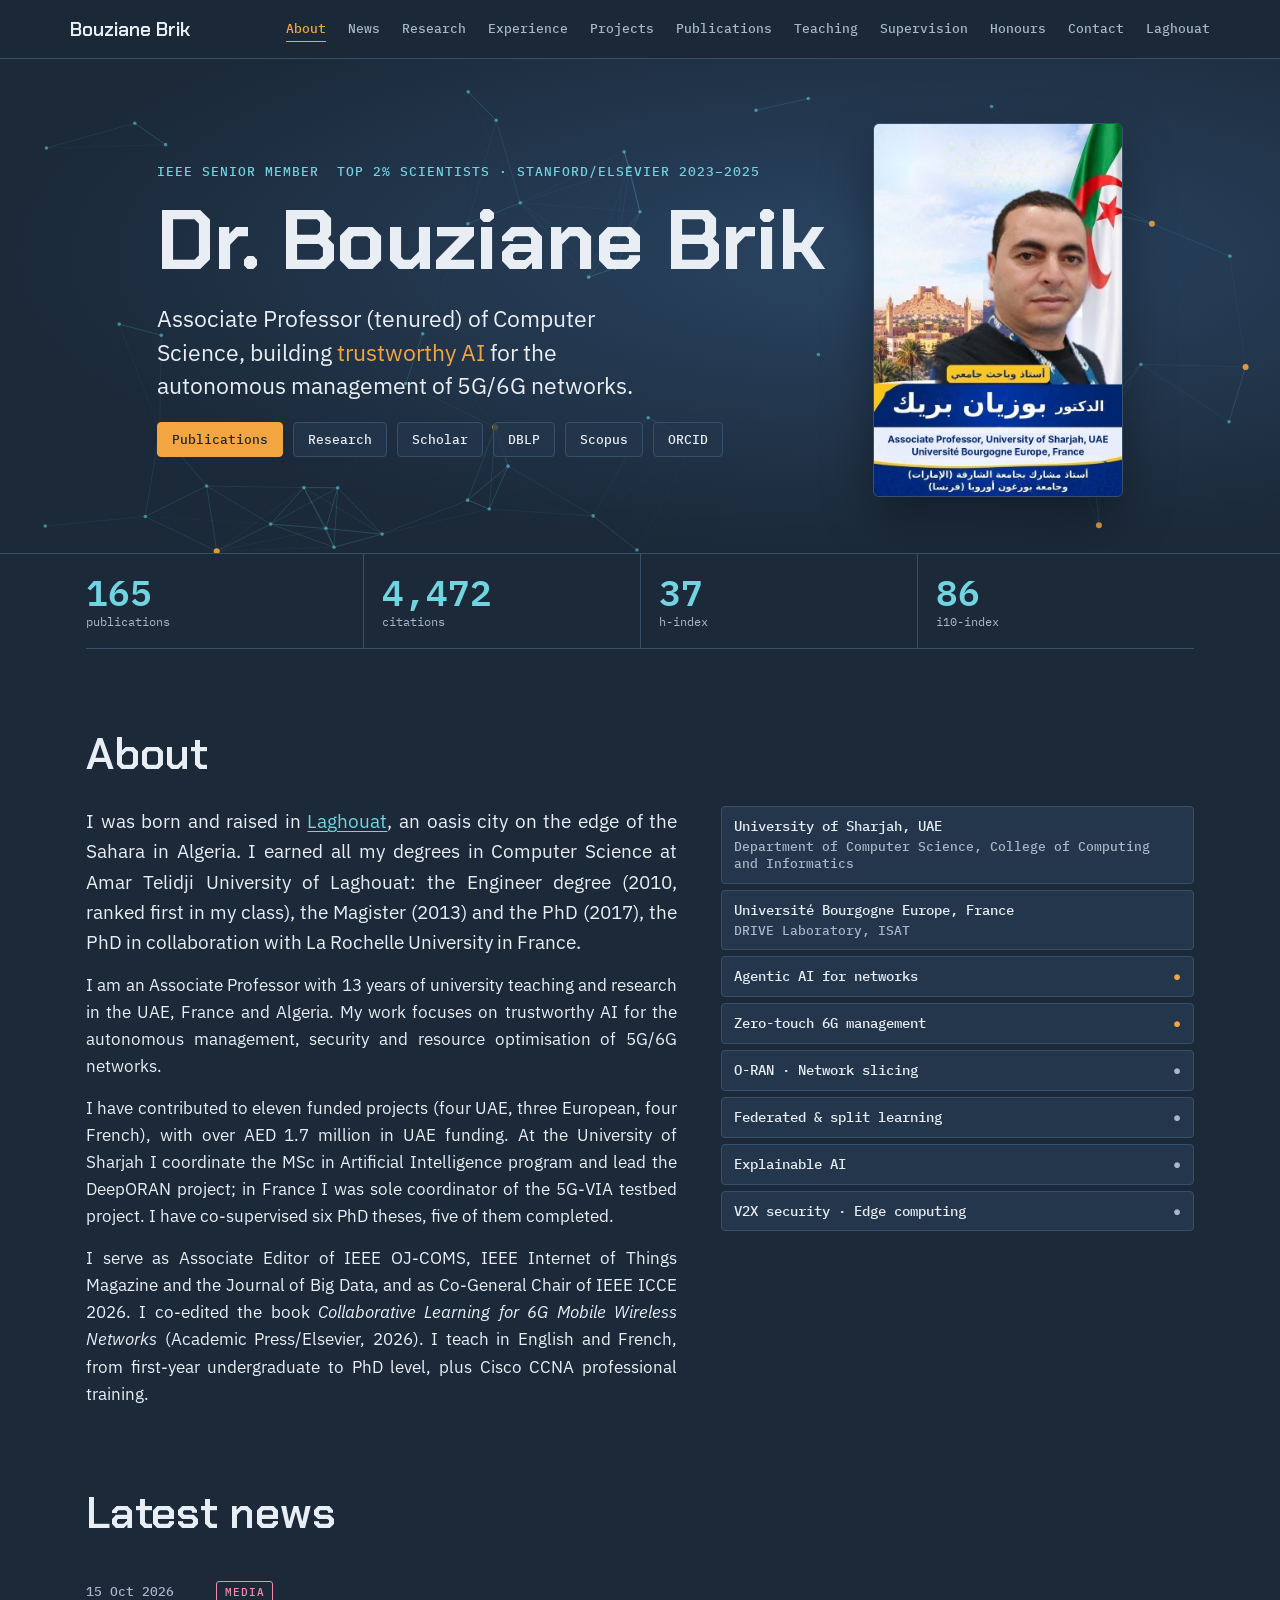
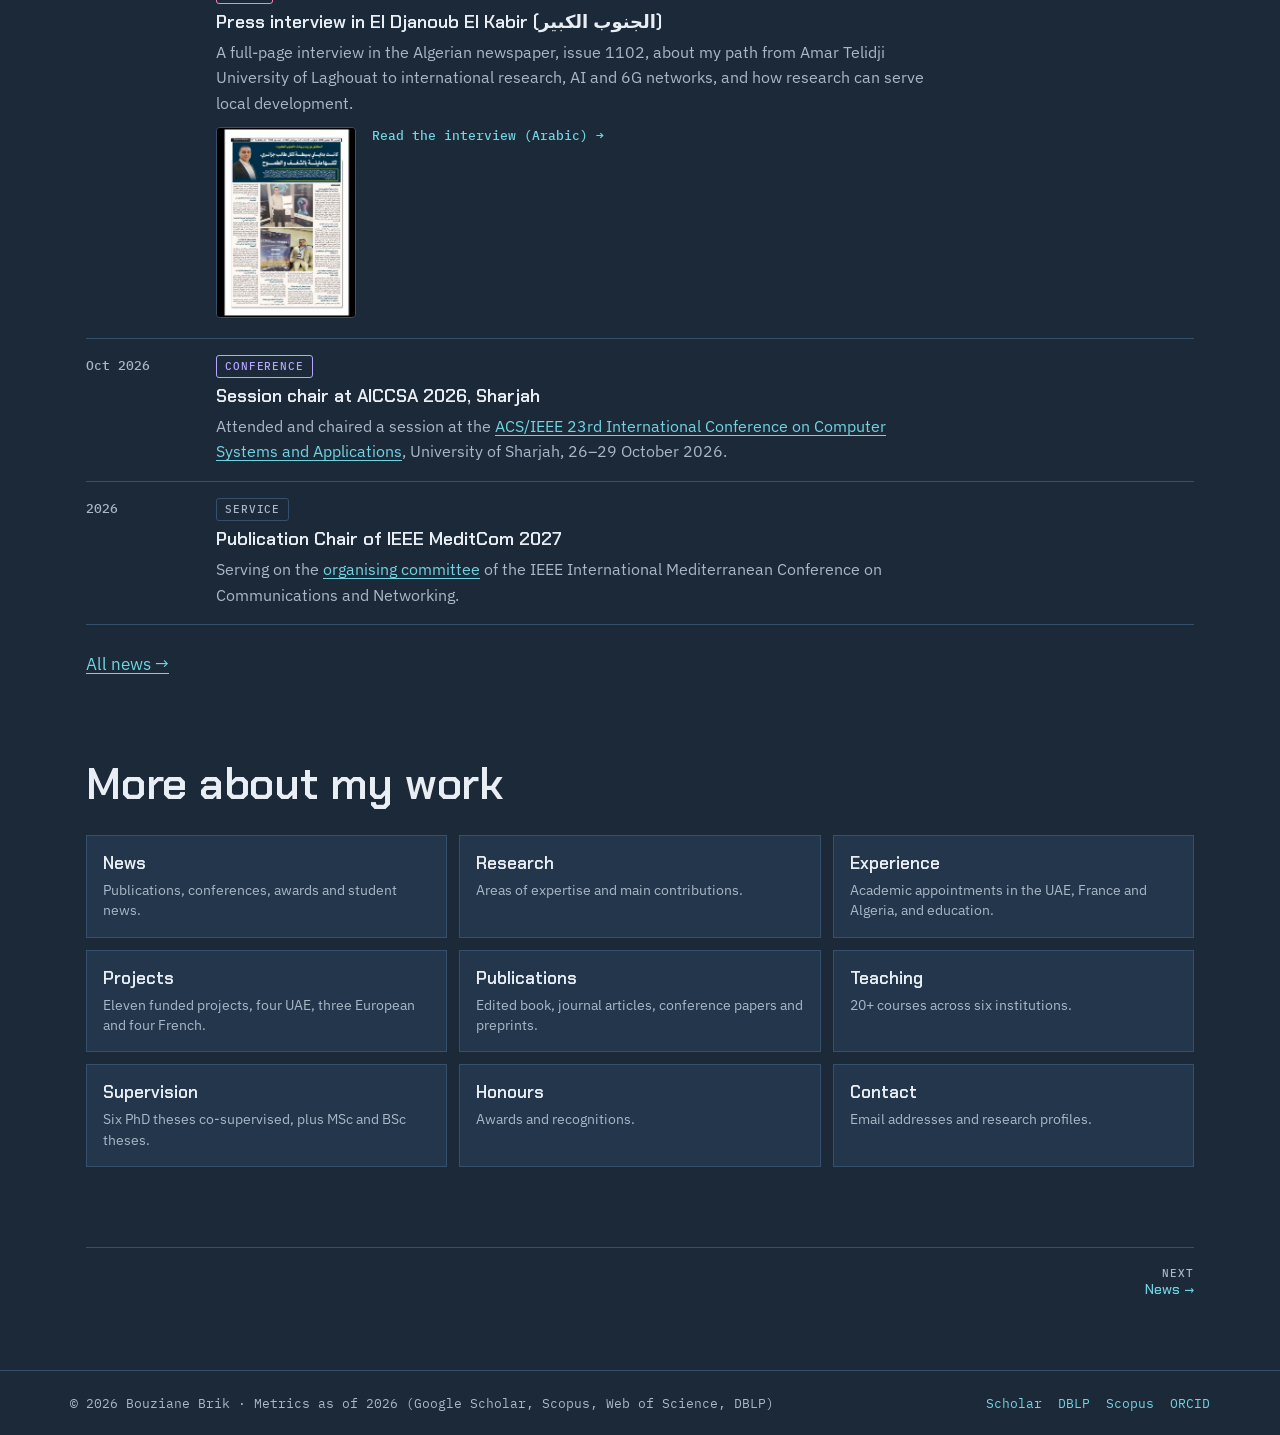
==== commit a83c693d: "Add English affiliations to poster Co-Authored-By: Claude Opus 5.5 <noreply@anthropic.com> Claude-Se" ====
--- a/index.html
+++ b/index.html
@@ -42,7 +42,7 @@
       <p class="role">Associate Professor (tenured) of Computer Science, building <em>trustworthy AI</em> for the autonomous management of 5G/6G networks.</p>
       <div class="btns"><a class="pri" href="publications.html">Publications</a><a href="research.html">Research</a><a href="https://scholar.google.fr/citations?user=c3EPy9sAAAAJ&amp;hl=fr" target="_blank" rel="noopener">Scholar</a><a href="https://dblp.org/pid/133/4736.html" target="_blank" rel="noopener">DBLP</a><a href="https://www.scopus.com/authid/detail.uri?authorId=55490670200" target="_blank" rel="noopener">Scopus</a><a href="https://orcid.org/0000-0002-3267-5702" target="_blank" rel="noopener">ORCID</a></div>
     </div>
-    <div class="portrait-wrap"><img class="portrait" src="images/bouziane-brik.jpg?v=2" width="600" height="900" alt="Poster of Dr. Bouziane Brik"></div>
+    <div class="portrait-wrap"><img class="portrait" src="images/bouziane-brik.jpg?v=3" width="600" height="900" alt="Poster of Dr. Bouziane Brik"></div>
   </div>
 </section>
 <div class="shell gut">
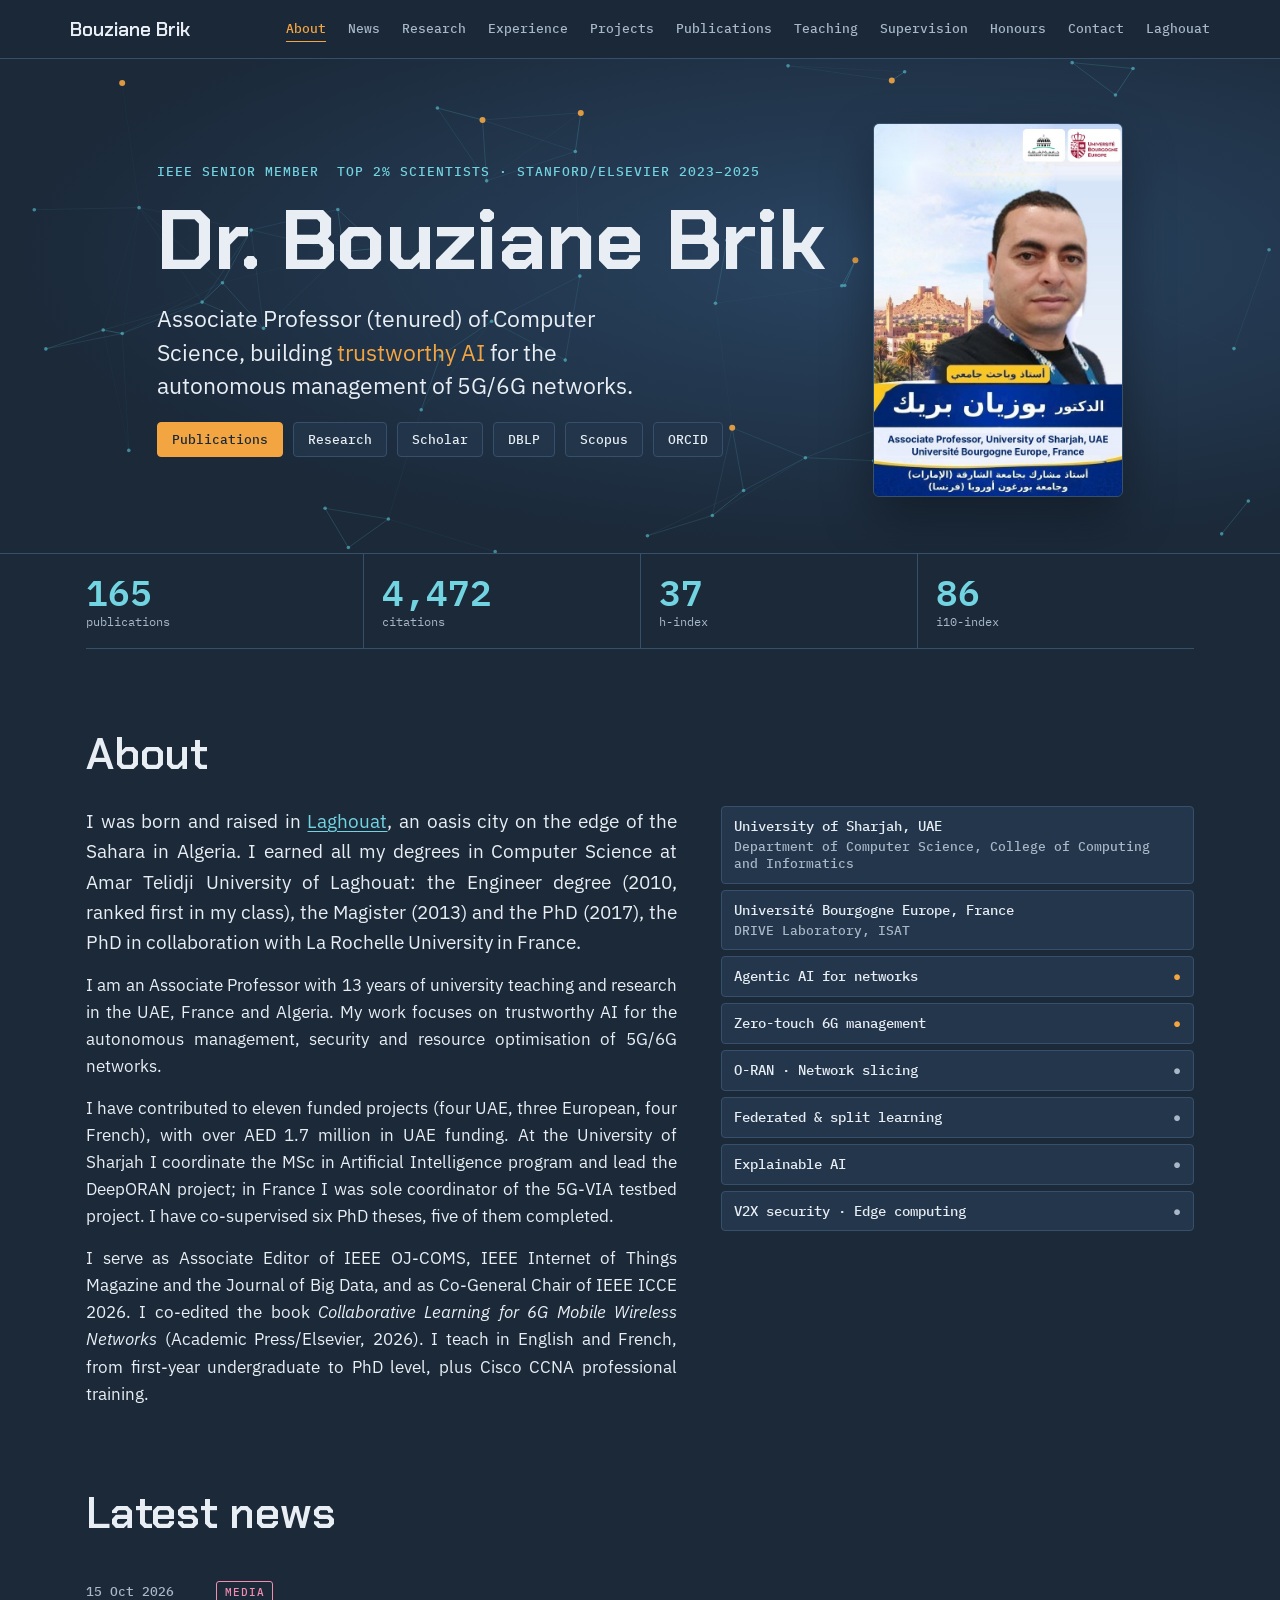
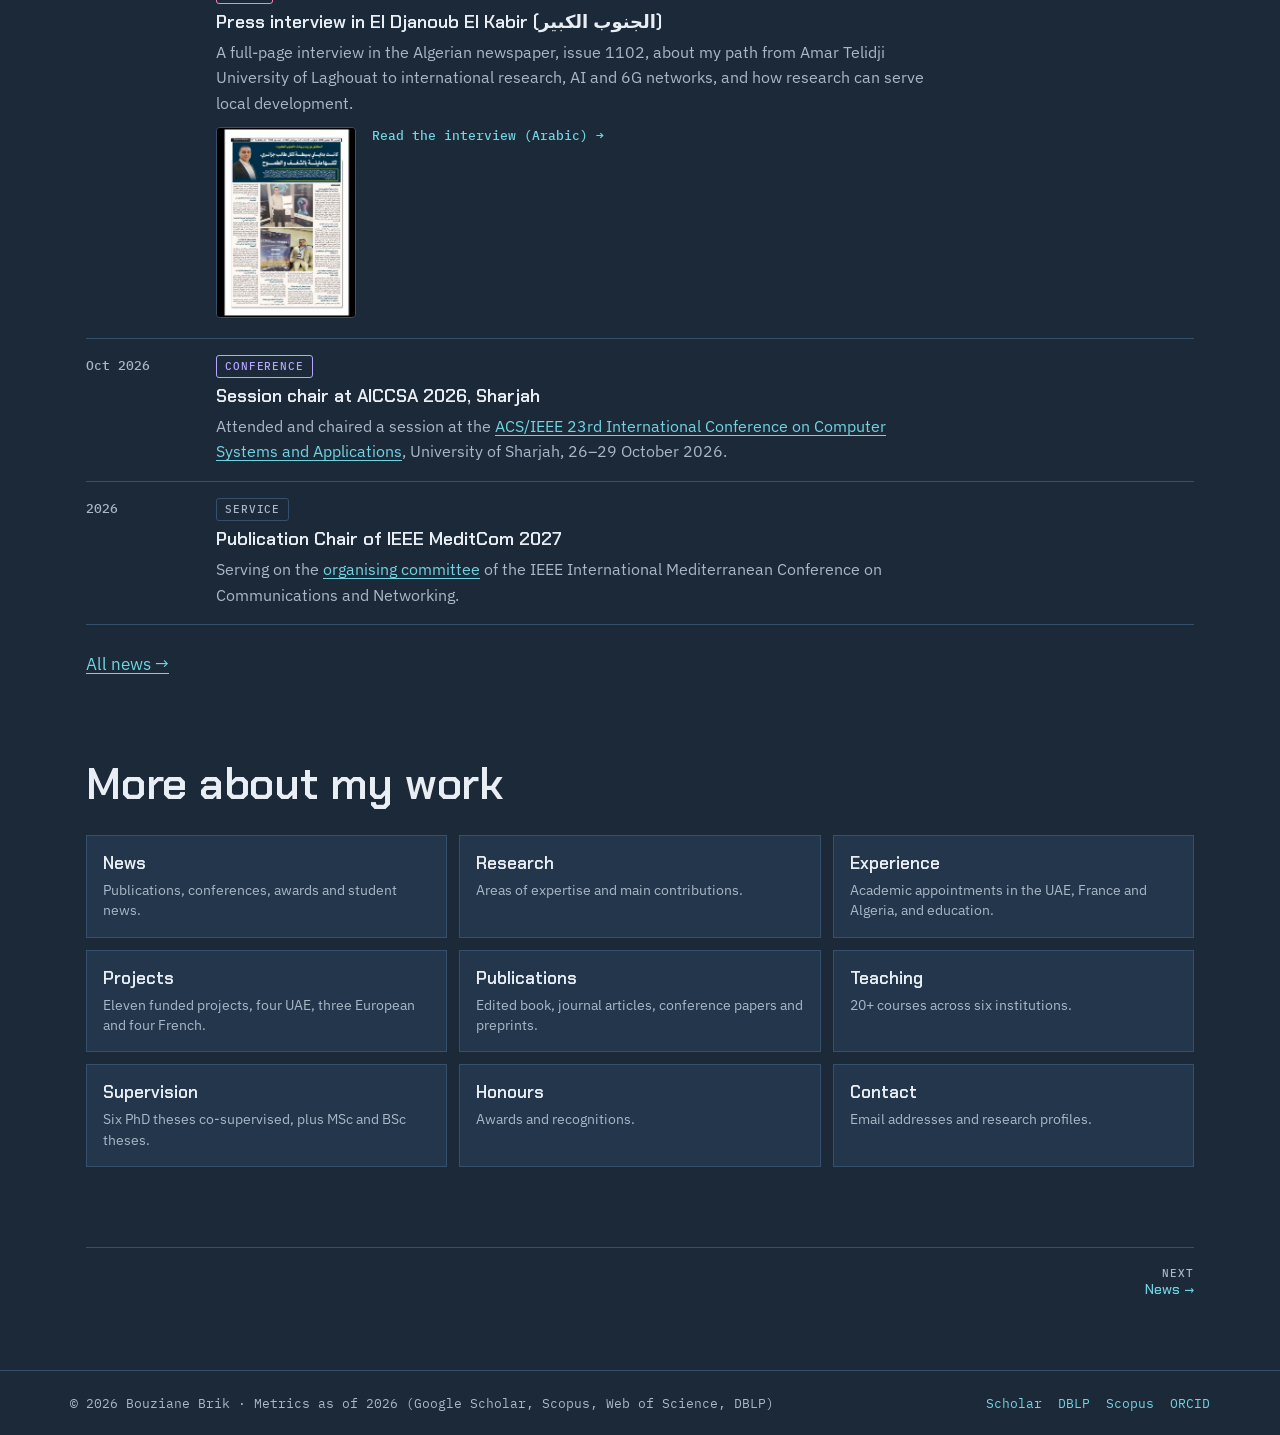
==== commit 77ffc7a1: "Replace flag on poster with university logos Co-Authored-By: Claude Opus 5.5 <noreply@anthropic.com>" ====
--- a/index.html
+++ b/index.html
@@ -42,7 +42,7 @@
       <p class="role">Associate Professor (tenured) of Computer Science, building <em>trustworthy AI</em> for the autonomous management of 5G/6G networks.</p>
       <div class="btns"><a class="pri" href="publications.html">Publications</a><a href="research.html">Research</a><a href="https://scholar.google.fr/citations?user=c3EPy9sAAAAJ&amp;hl=fr" target="_blank" rel="noopener">Scholar</a><a href="https://dblp.org/pid/133/4736.html" target="_blank" rel="noopener">DBLP</a><a href="https://www.scopus.com/authid/detail.uri?authorId=55490670200" target="_blank" rel="noopener">Scopus</a><a href="https://orcid.org/0000-0002-3267-5702" target="_blank" rel="noopener">ORCID</a></div>
     </div>
-    <div class="portrait-wrap"><img class="portrait" src="images/bouziane-brik.jpg?v=3" width="600" height="900" alt="Poster of Dr. Bouziane Brik"></div>
+    <div class="portrait-wrap"><img class="portrait" src="images/bouziane-brik.jpg?v=4" width="600" height="900" alt="Poster of Dr. Bouziane Brik"></div>
   </div>
 </section>
 <div class="shell gut">
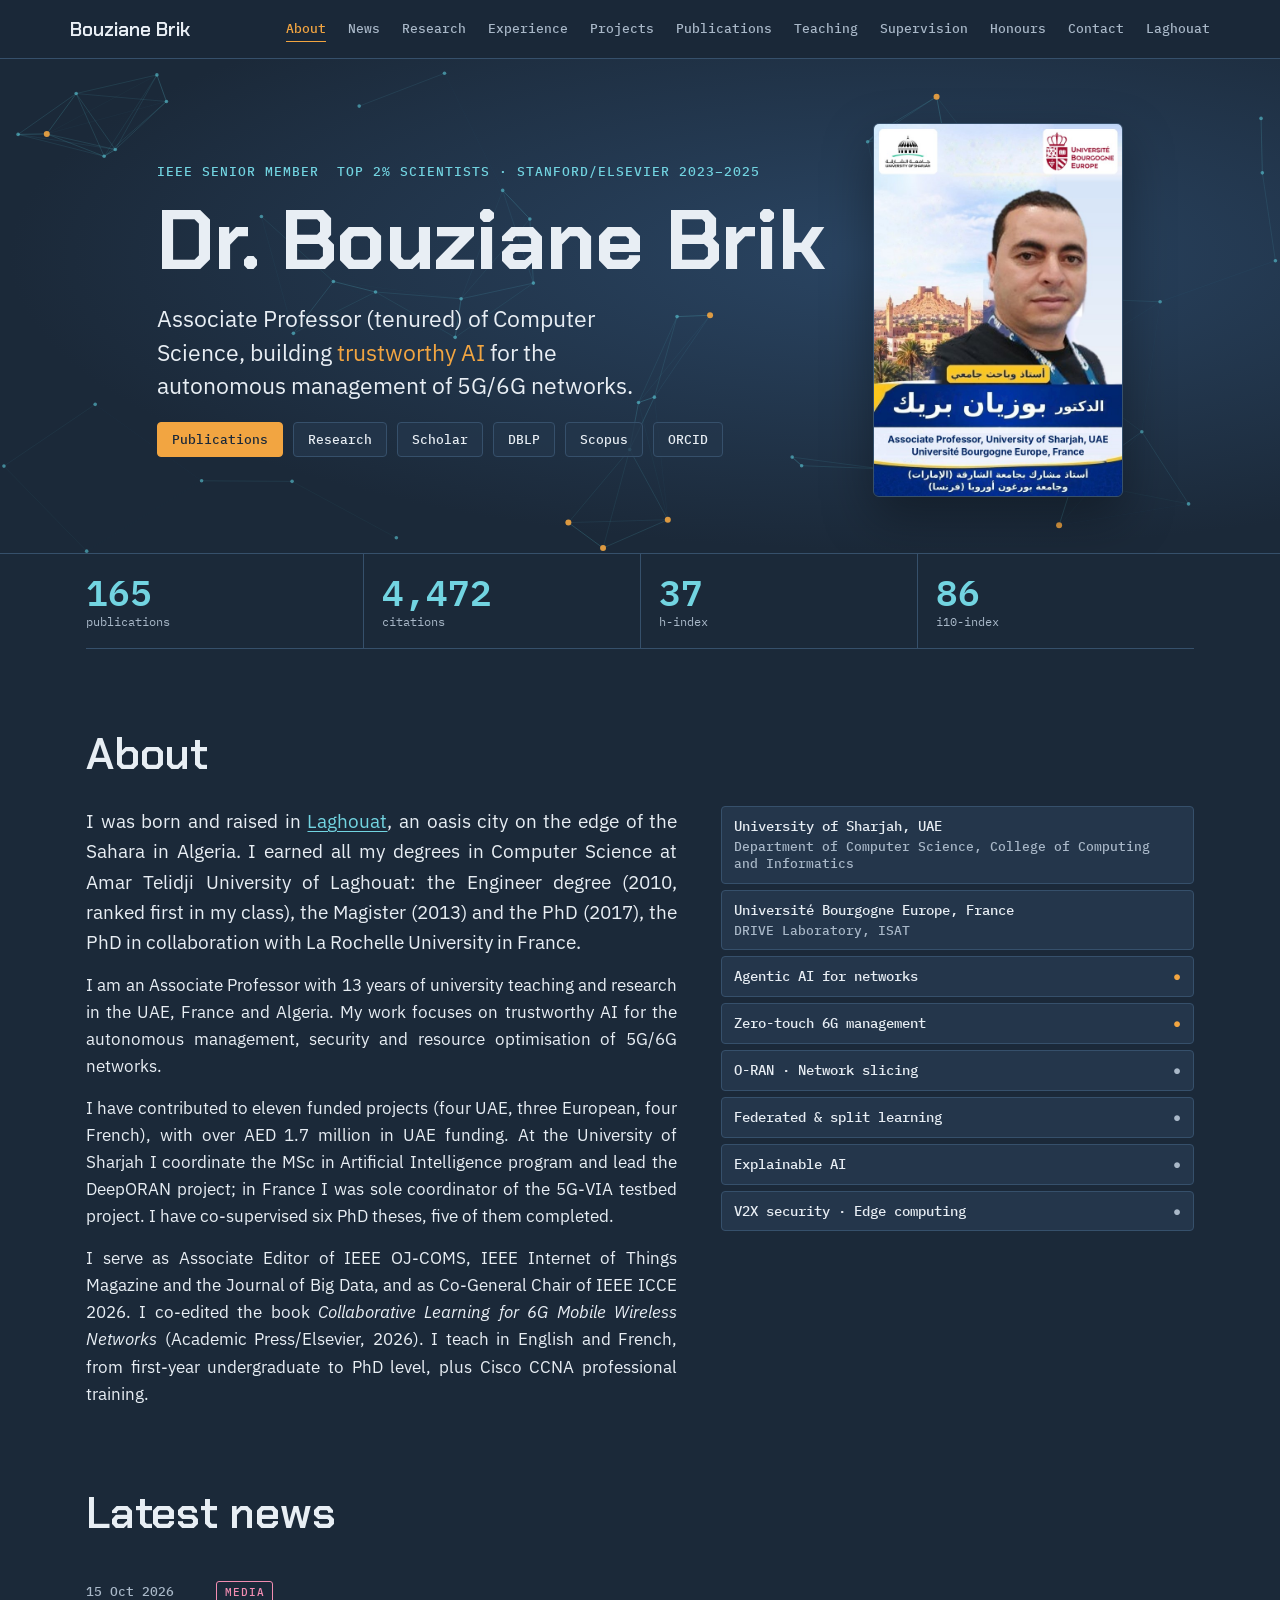
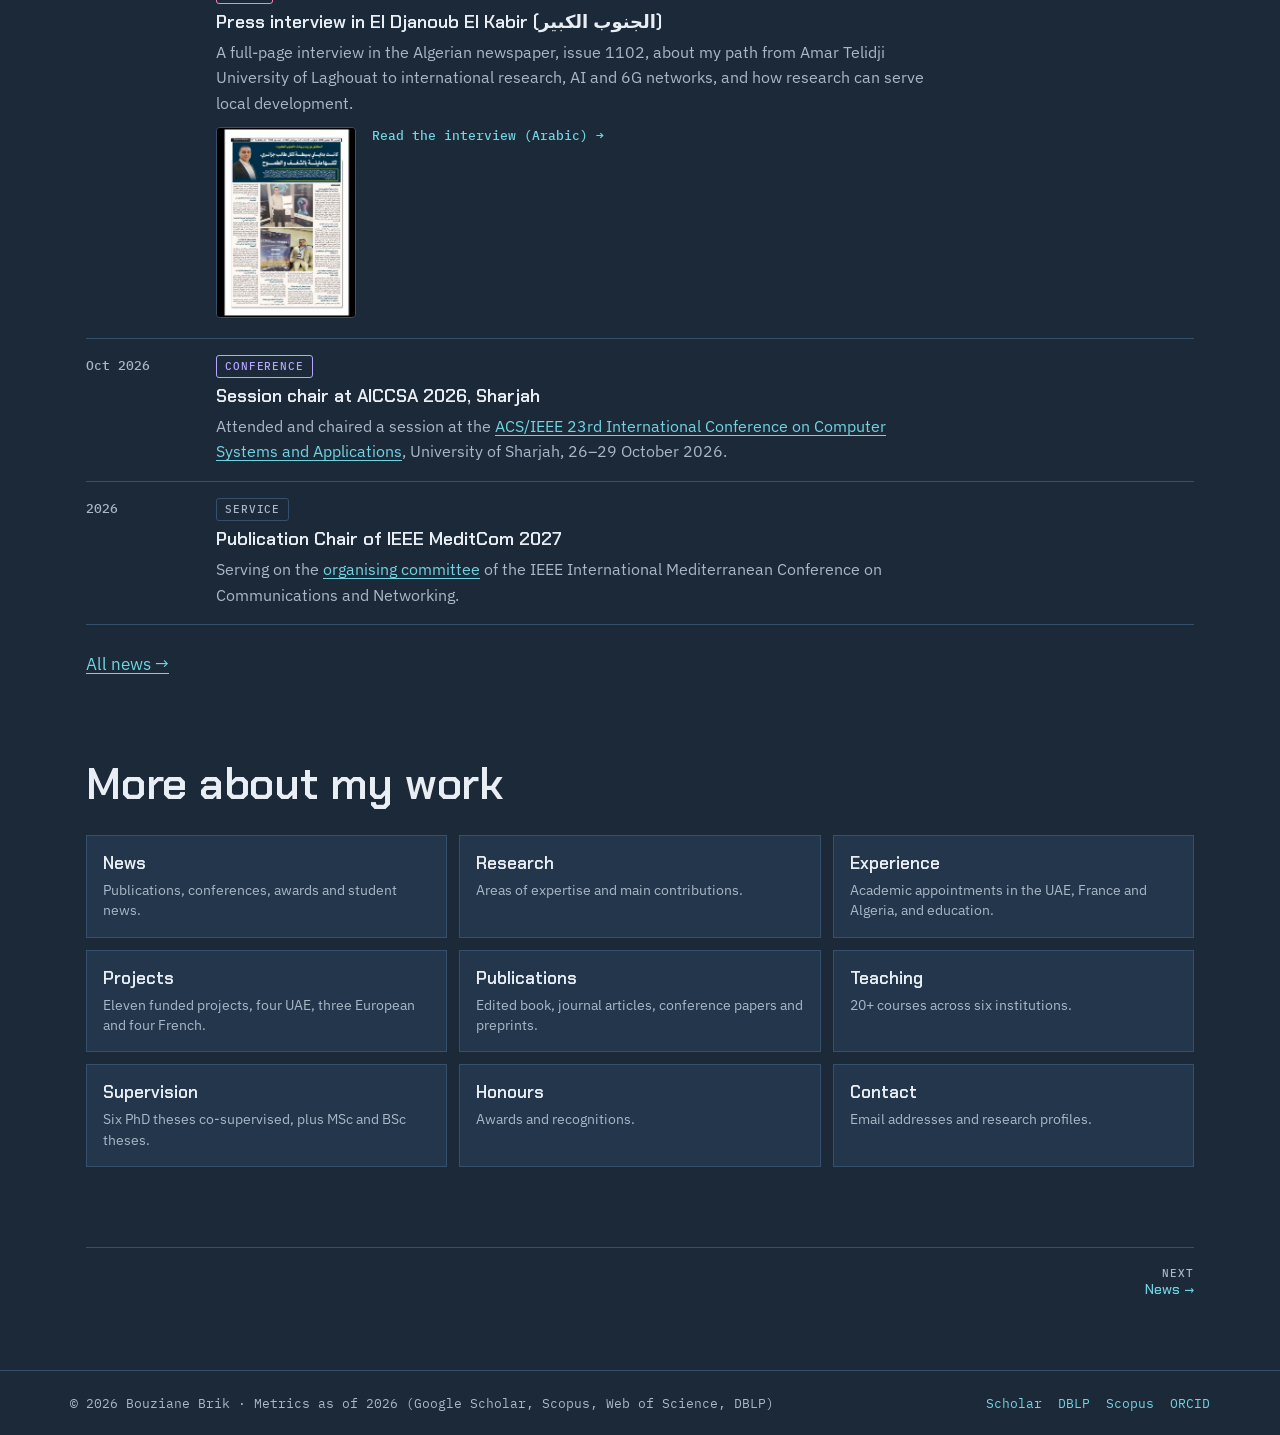
==== commit 172a8bfc: "Larger university logos in poster corners Co-Authored-By: Claude Opus 5.5 <noreply@anthropic.com> Cl" ====
--- a/index.html
+++ b/index.html
@@ -42,7 +42,7 @@
       <p class="role">Associate Professor (tenured) of Computer Science, building <em>trustworthy AI</em> for the autonomous management of 5G/6G networks.</p>
       <div class="btns"><a class="pri" href="publications.html">Publications</a><a href="research.html">Research</a><a href="https://scholar.google.fr/citations?user=c3EPy9sAAAAJ&amp;hl=fr" target="_blank" rel="noopener">Scholar</a><a href="https://dblp.org/pid/133/4736.html" target="_blank" rel="noopener">DBLP</a><a href="https://www.scopus.com/authid/detail.uri?authorId=55490670200" target="_blank" rel="noopener">Scopus</a><a href="https://orcid.org/0000-0002-3267-5702" target="_blank" rel="noopener">ORCID</a></div>
     </div>
-    <div class="portrait-wrap"><img class="portrait" src="images/bouziane-brik.jpg?v=4" width="600" height="900" alt="Poster of Dr. Bouziane Brik"></div>
+    <div class="portrait-wrap"><img class="portrait" src="images/bouziane-brik.jpg?v=5" width="600" height="900" alt="Poster of Dr. Bouziane Brik"></div>
   </div>
 </section>
 <div class="shell gut">
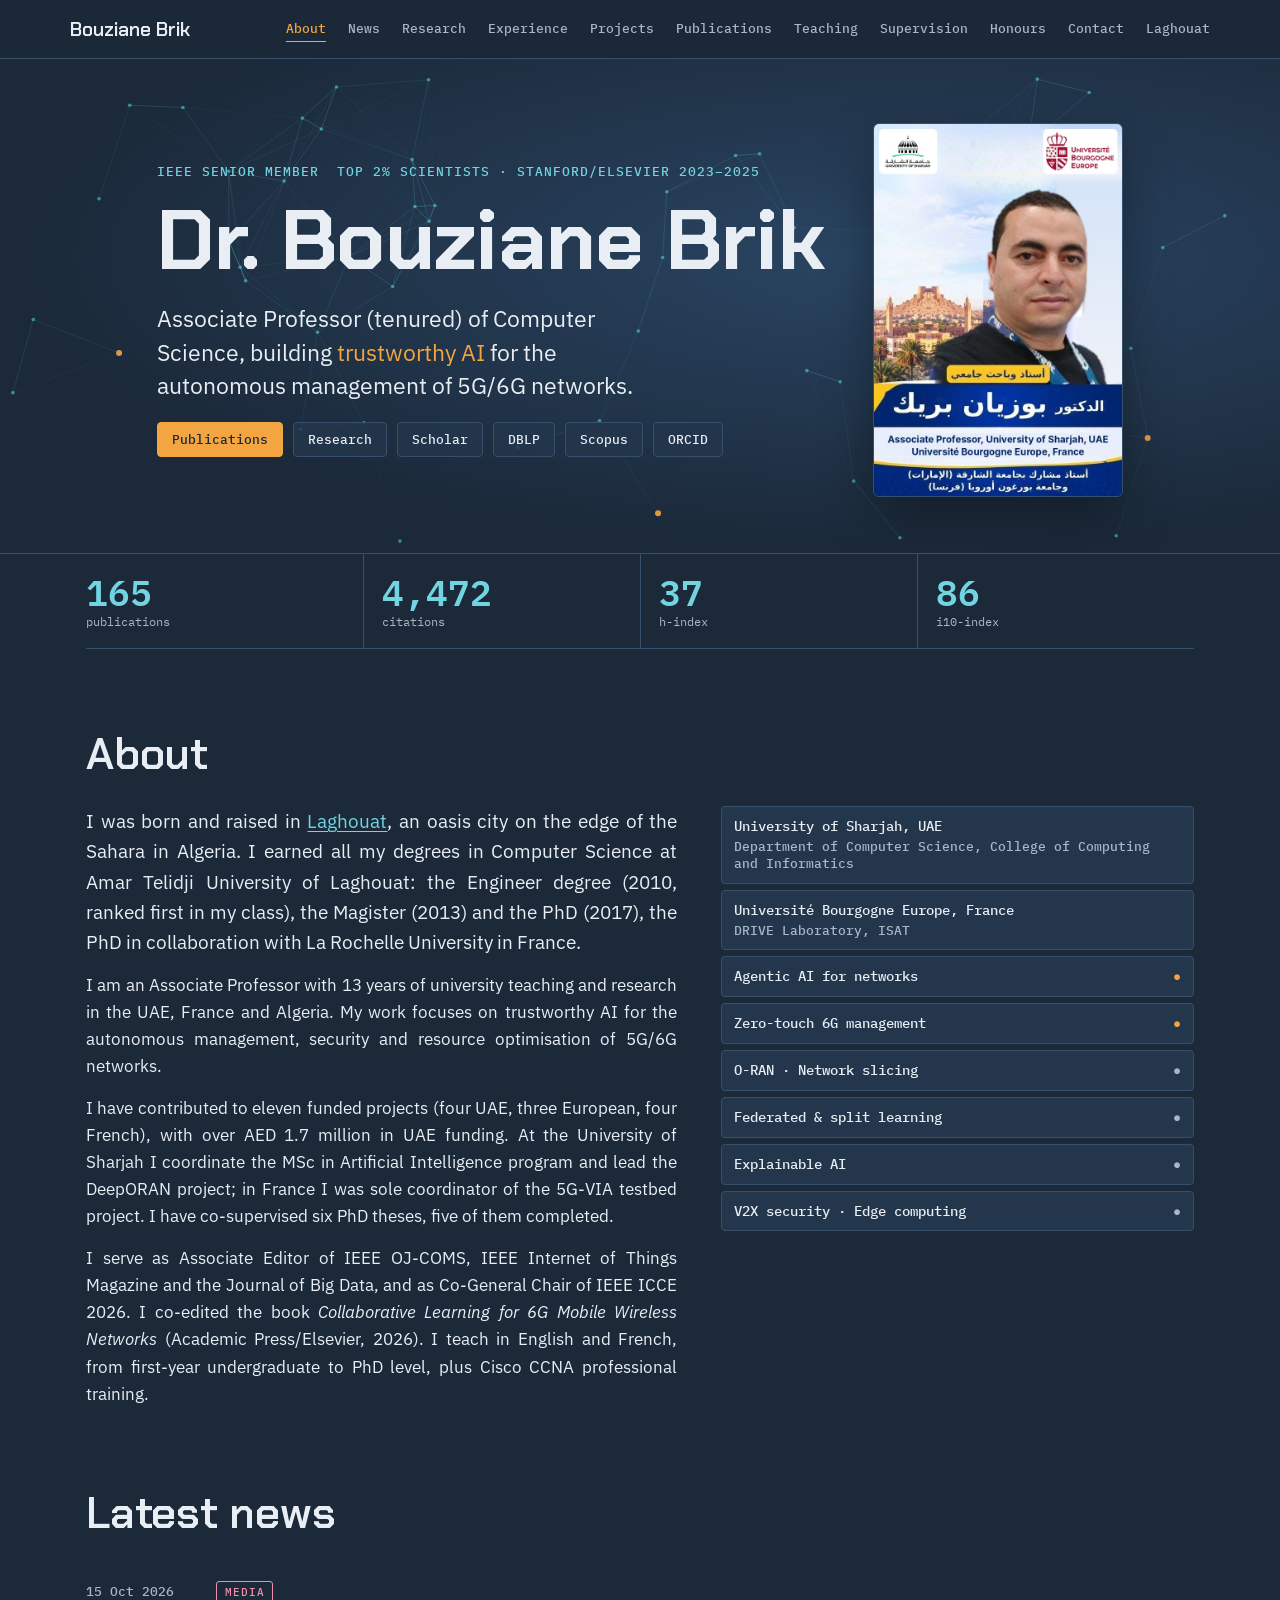
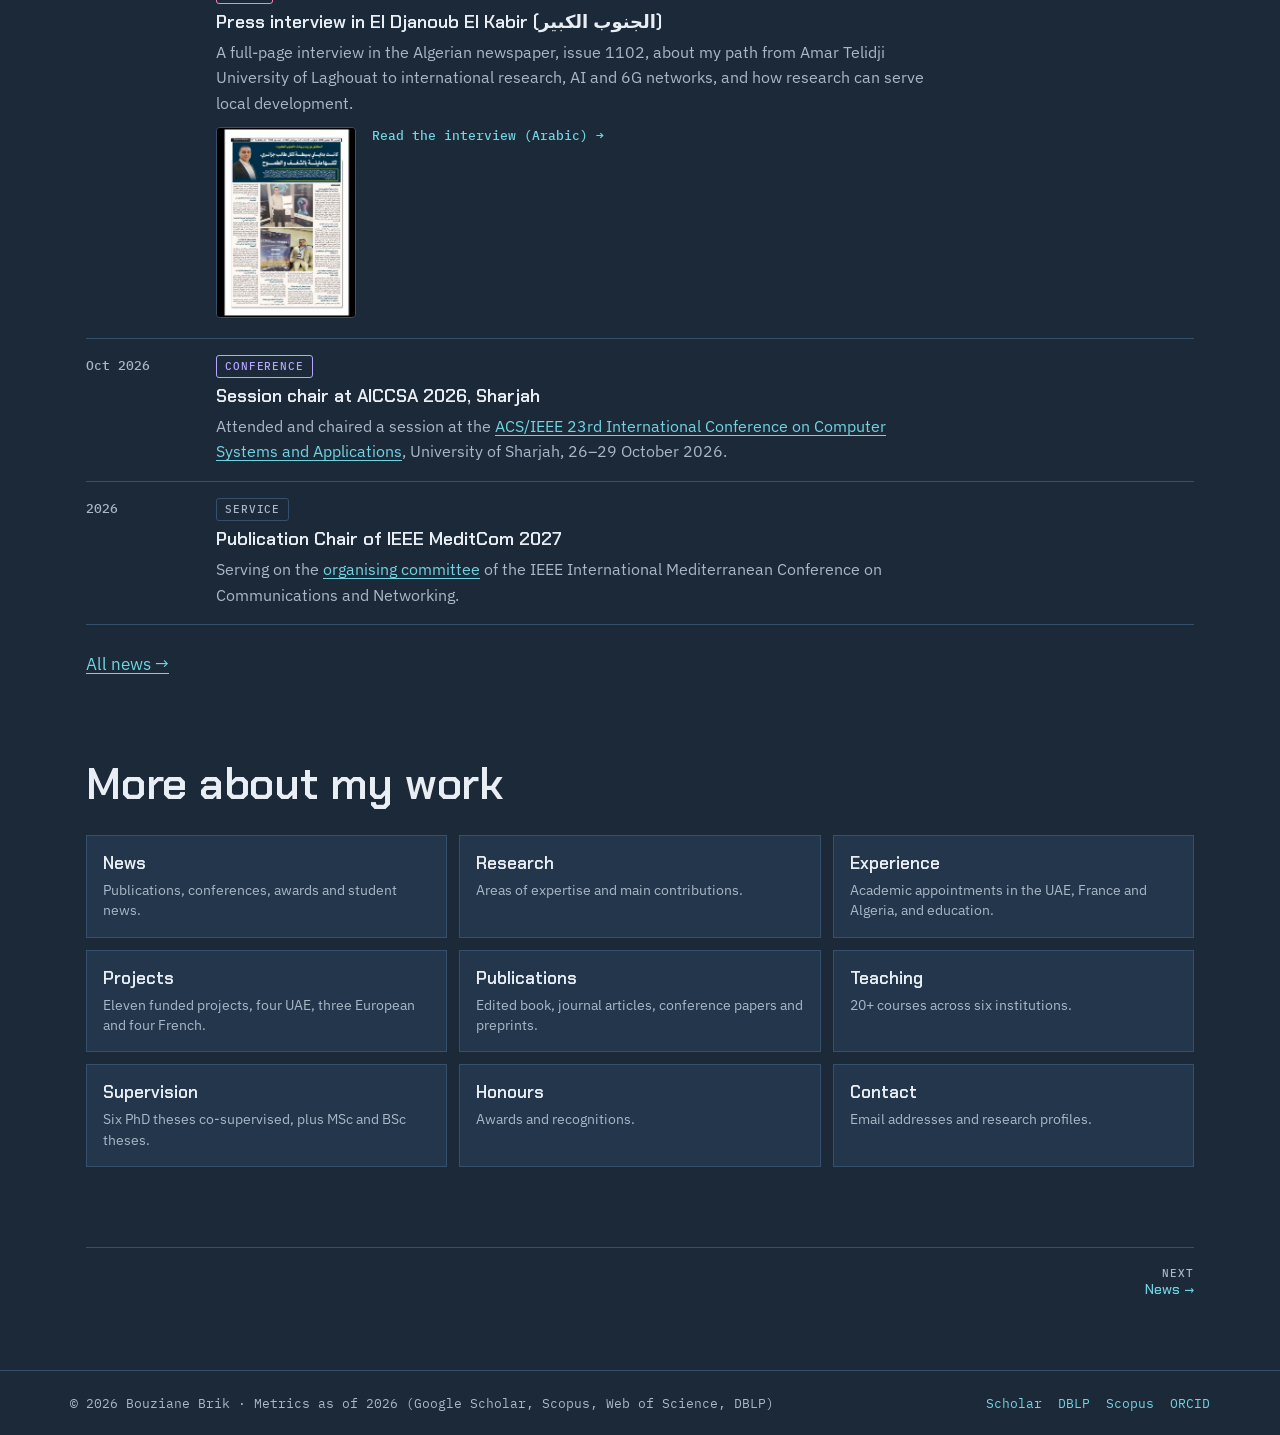
==== commit 3bdd7b32: "Add Cloudflare Web Analytics to all pages Co-Authored-By: Claude Opus 5.5 <noreply@anthropic.com> Cl" ====
--- a/index.html
+++ b/index.html
@@ -25,6 +25,7 @@
 .pager .nx{text-align:right;margin-left:auto}
 </style>
 <script src="site.js" defer></script>
+  <!-- Cloudflare Web Analytics --><script type='module' src='https://static.cloudflareinsights.com/beacon.min.js' data-cf-beacon='{"token": "e5b9dea19c0a4b01a5496e57ead342b6"}'></script><!-- End Cloudflare Web Analytics -->
 </head>
 <body>
 <header class="top gut">
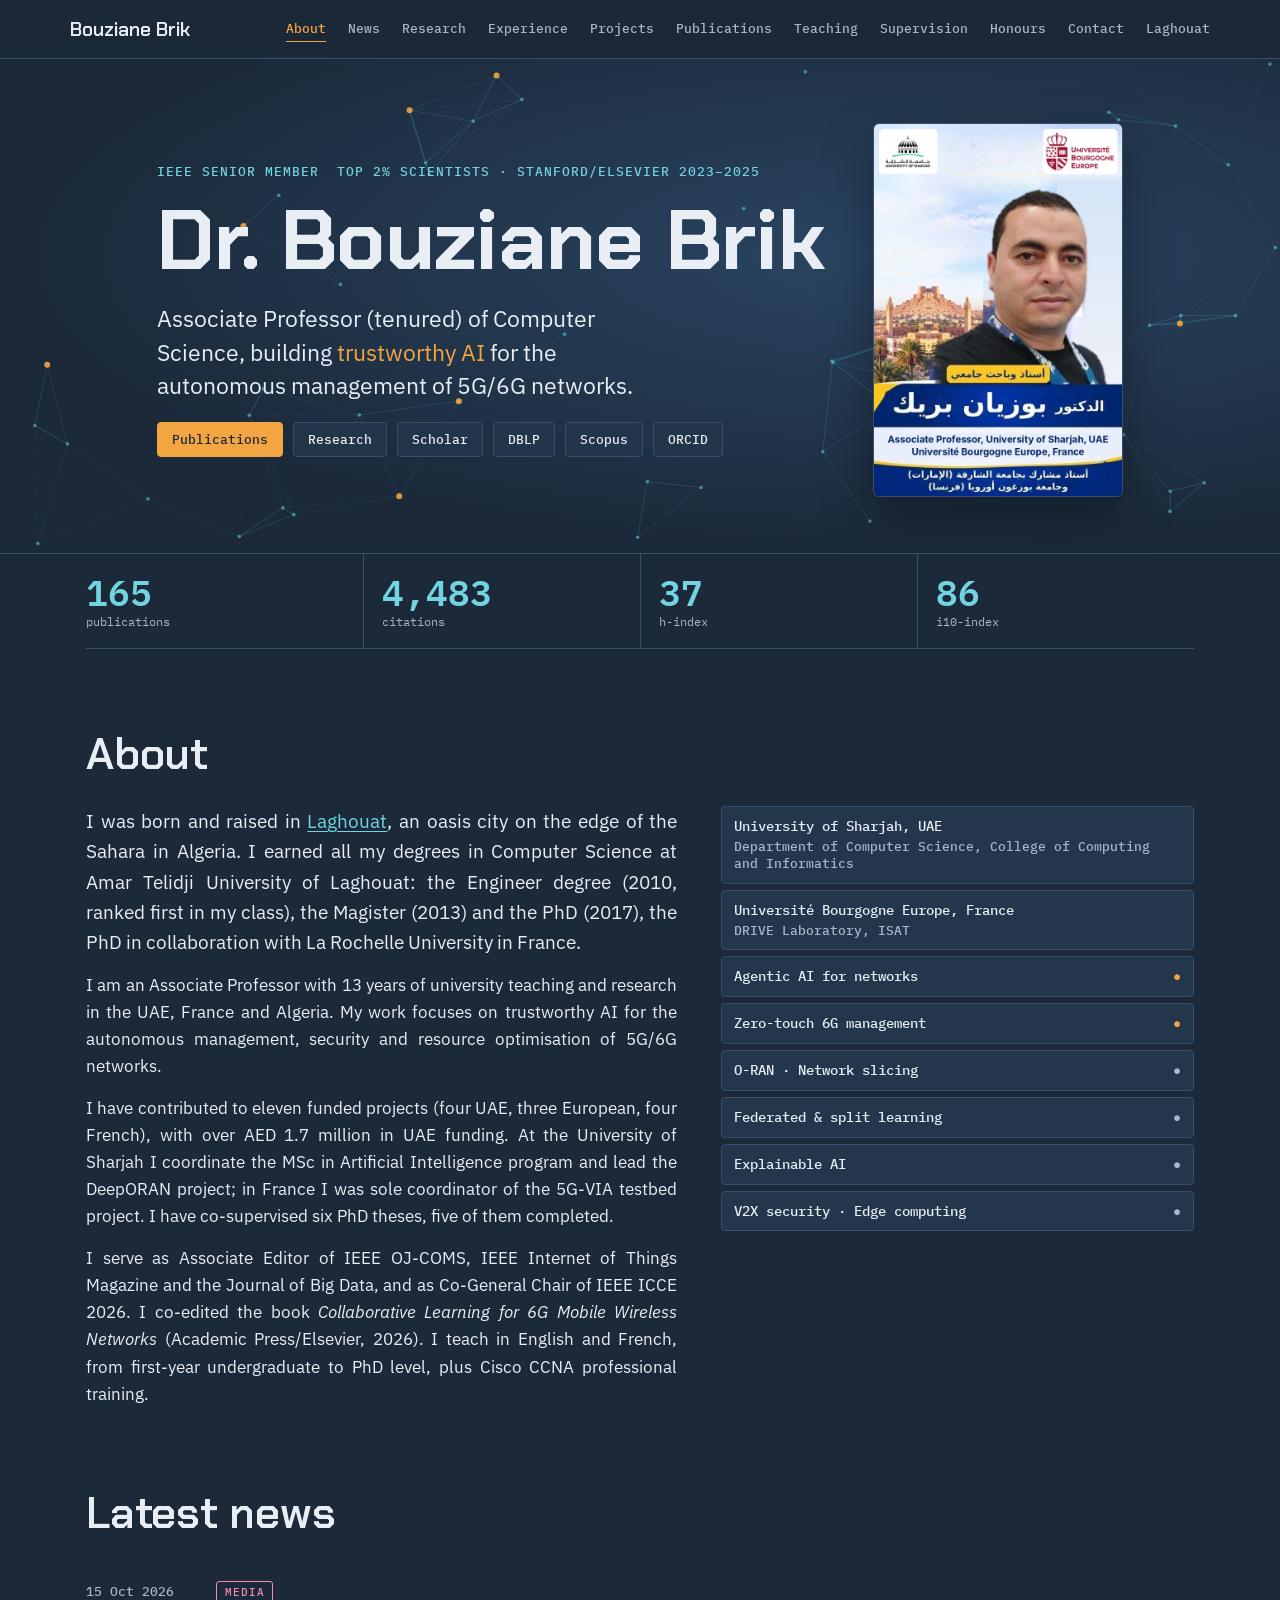
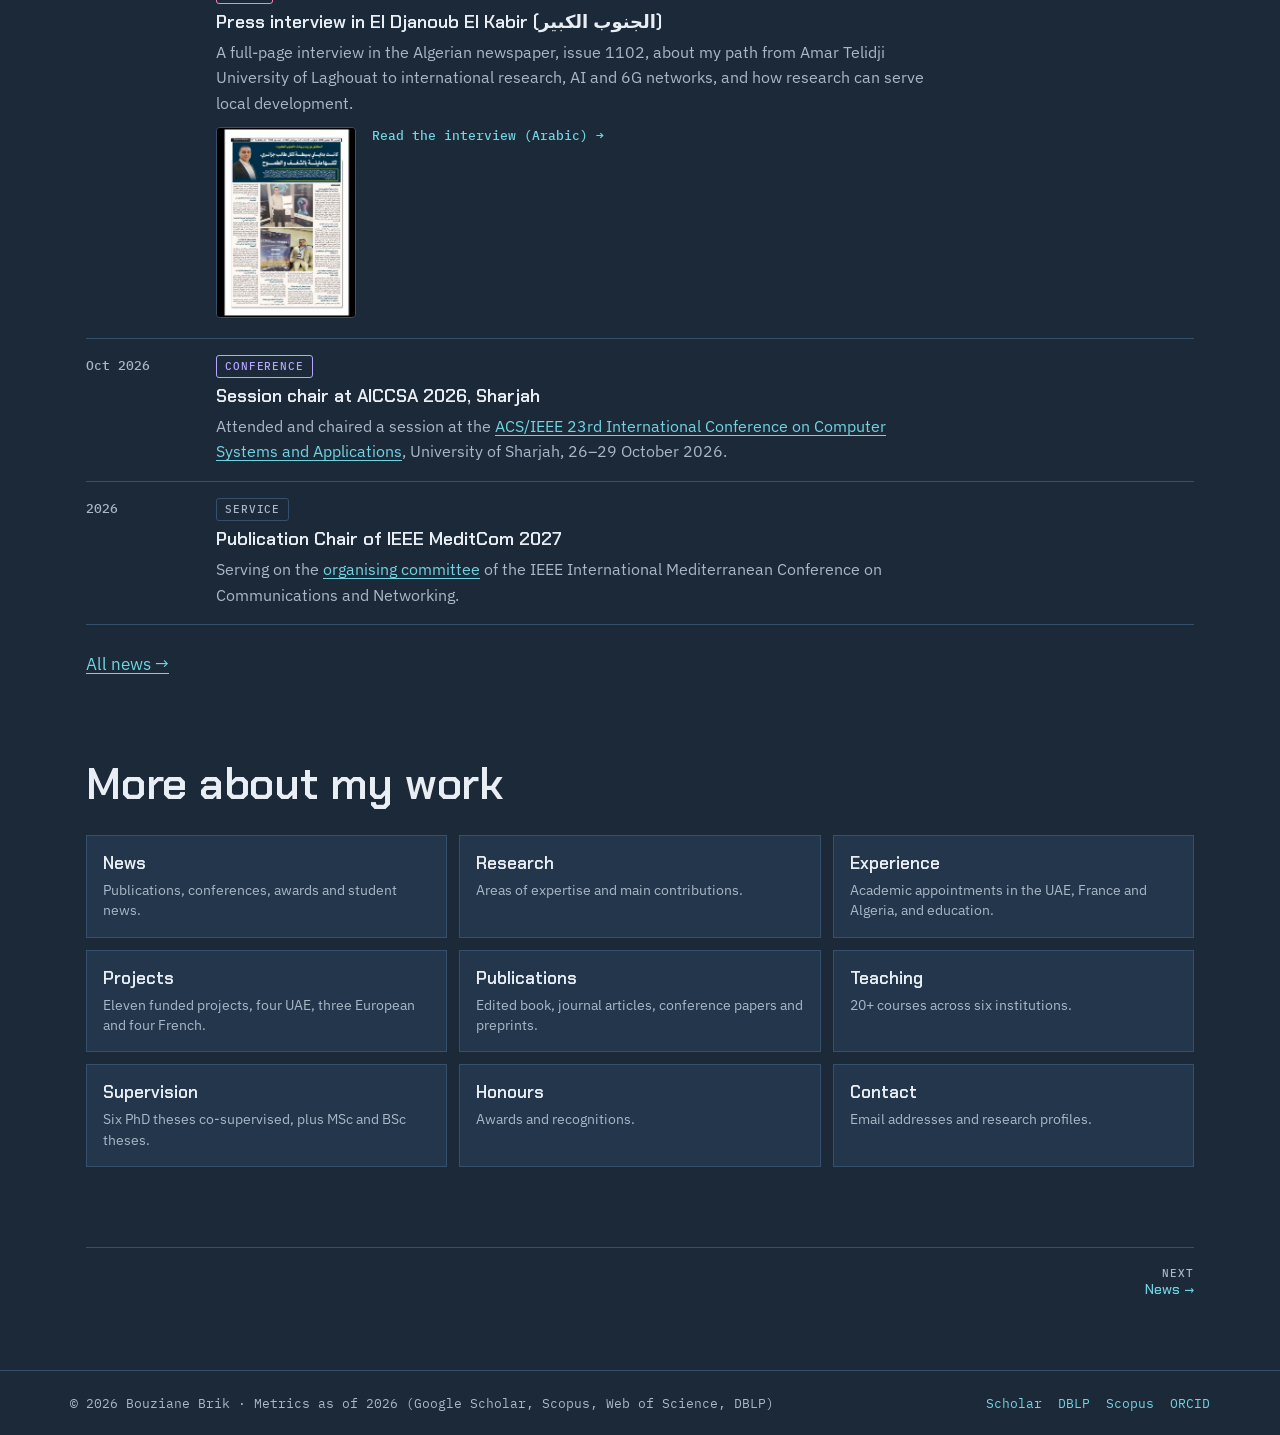
==== commit 200cdb7b: "Update citations to 4,483 and add 2023 UoS seminar Co-Authored-By: Claude Opus 5.5 <noreply@anthropi" ====
--- a/index.html
+++ b/index.html
@@ -51,7 +51,7 @@
 <main class="home">
 <div class="metrics" aria-label="Citation metrics, Google Scholar">
     <div><strong>165</strong><small>publications</small></div>
-    <div><strong>4,472</strong><small>citations</small></div>
+    <div><strong>4,483</strong><small>citations</small></div>
     <div><strong>37</strong><small>h-index</small></div>
     <div><strong>86</strong><small>i10-index</small></div>
 </div>
--- a/site.css
+++ b/site.css
@@ -255,6 +255,7 @@
 .nphotos img{display:block;width:100%;height:auto;border:1px solid var(--rule);border-radius:4px}
 .nphotos.pair{grid-template-columns:repeat(2,minmax(0,1fr));max-width:420px}
 .nphotos.solo{max-width:100px}
+.nphotos.poster{max-width:340px}
 .ntag.visit{color:#9FE0A0;border-color:#9FE0A0}
 
 /* ---------- photo protection + viewer ---------- */
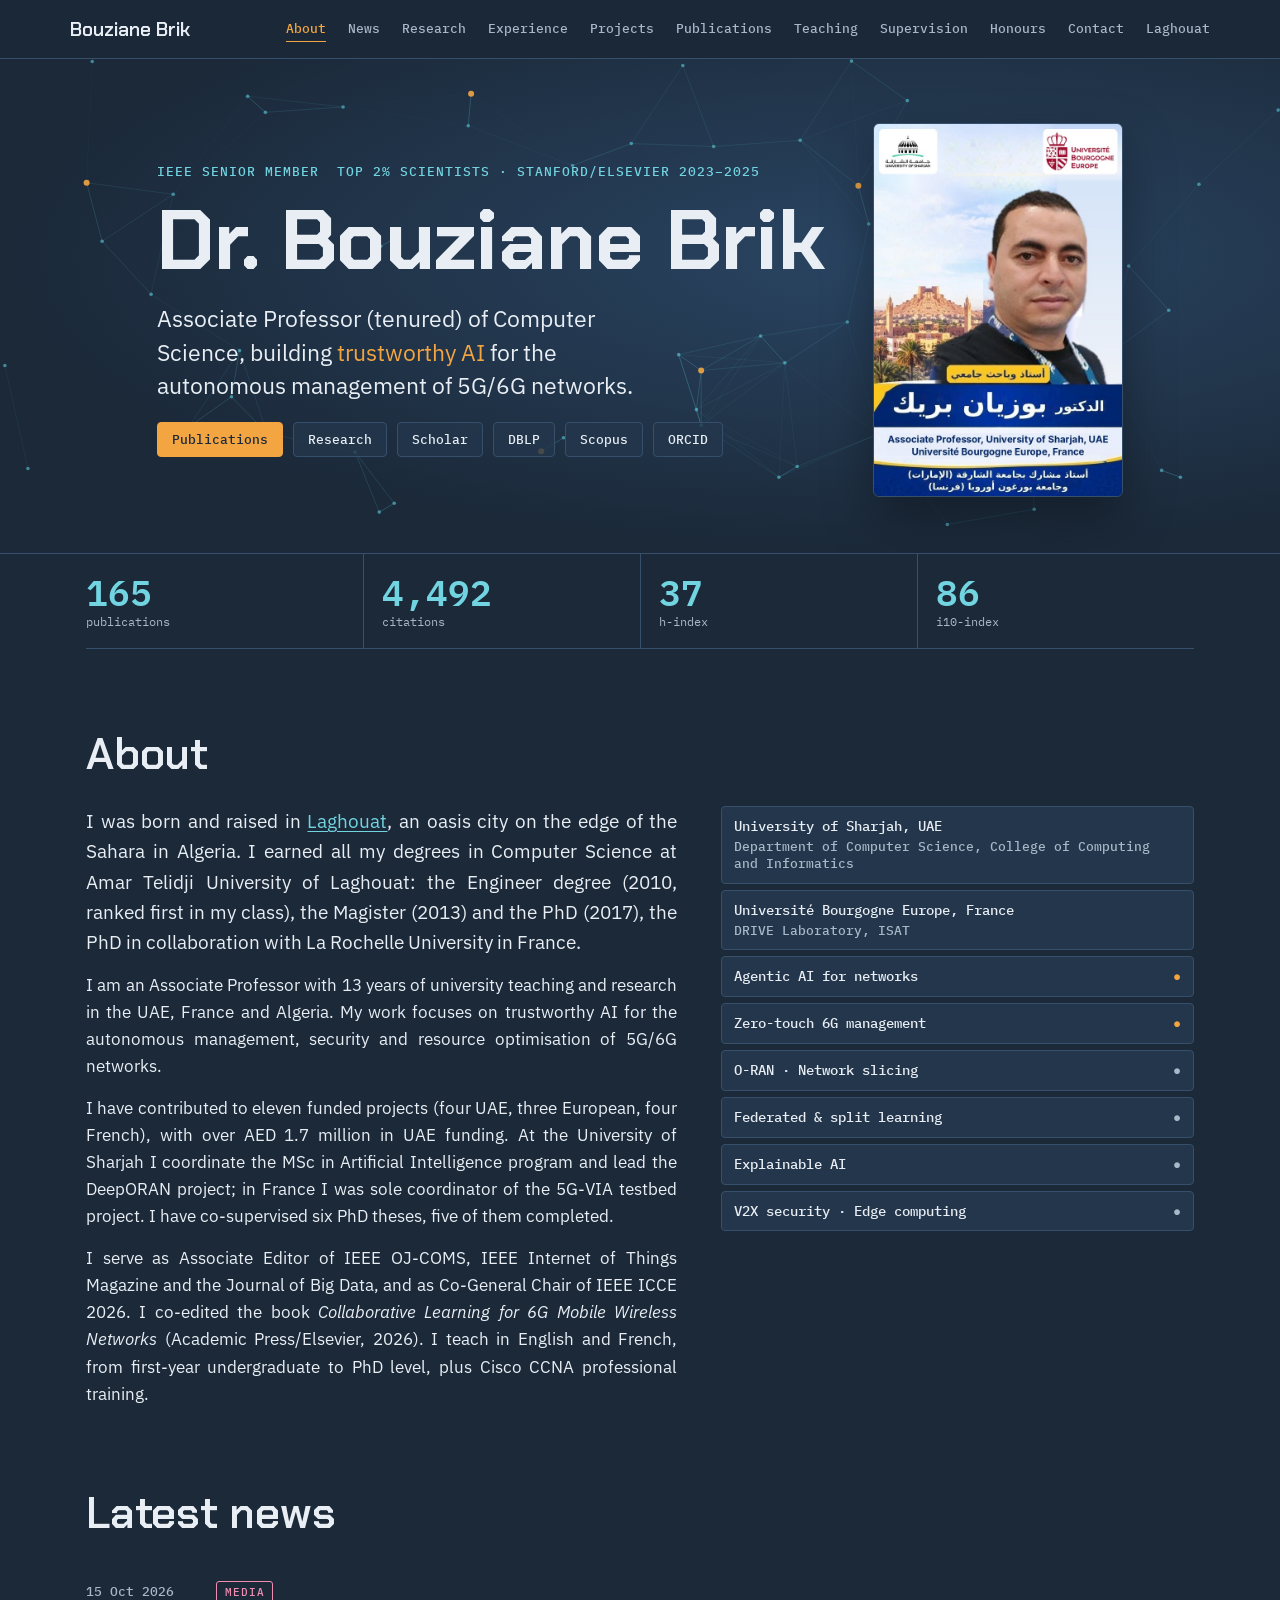
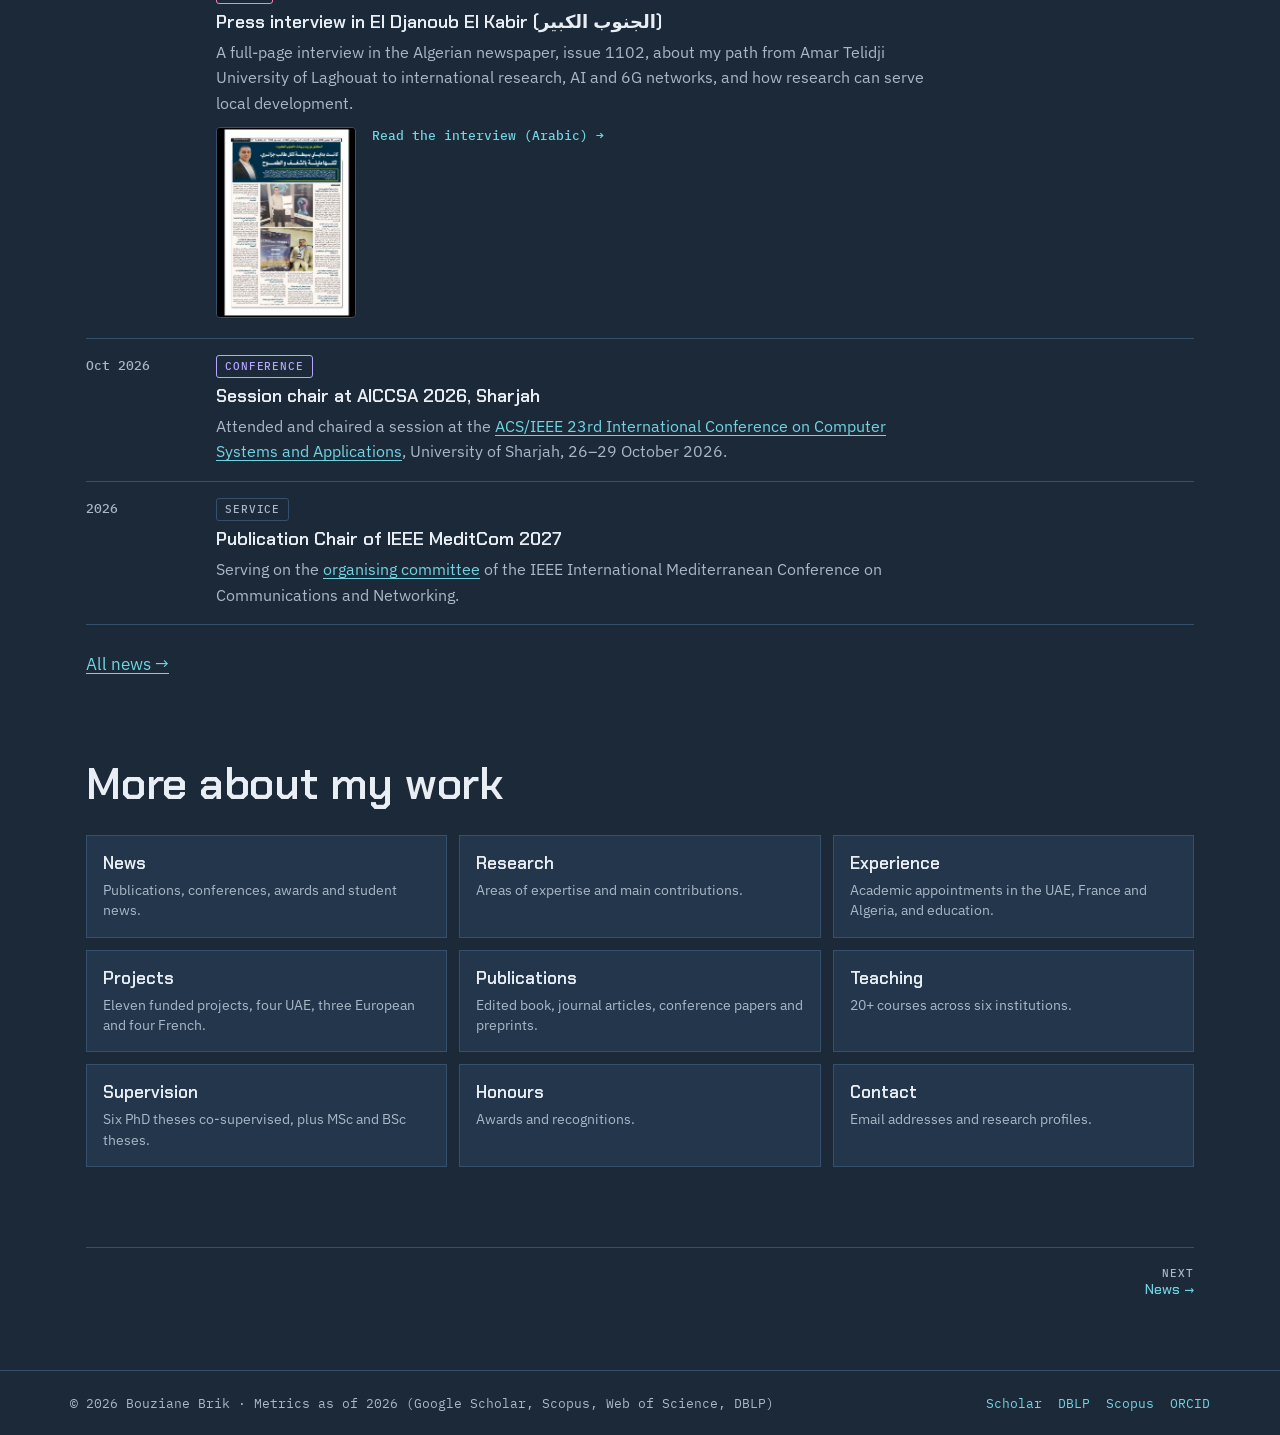
==== commit a2046141: "Update citations to 4,492 Co-Authored-By: Claude Opus 5.5 <noreply@anthropic.com> Claude-Session: ht" ====
--- a/index.html
+++ b/index.html
@@ -51,7 +51,7 @@
 <main class="home">
 <div class="metrics" aria-label="Citation metrics, Google Scholar">
     <div><strong>165</strong><small>publications</small></div>
-    <div><strong>4,483</strong><small>citations</small></div>
+    <div><strong>4,492</strong><small>citations</small></div>
     <div><strong>37</strong><small>h-index</small></div>
     <div><strong>86</strong><small>i10-index</small></div>
 </div>
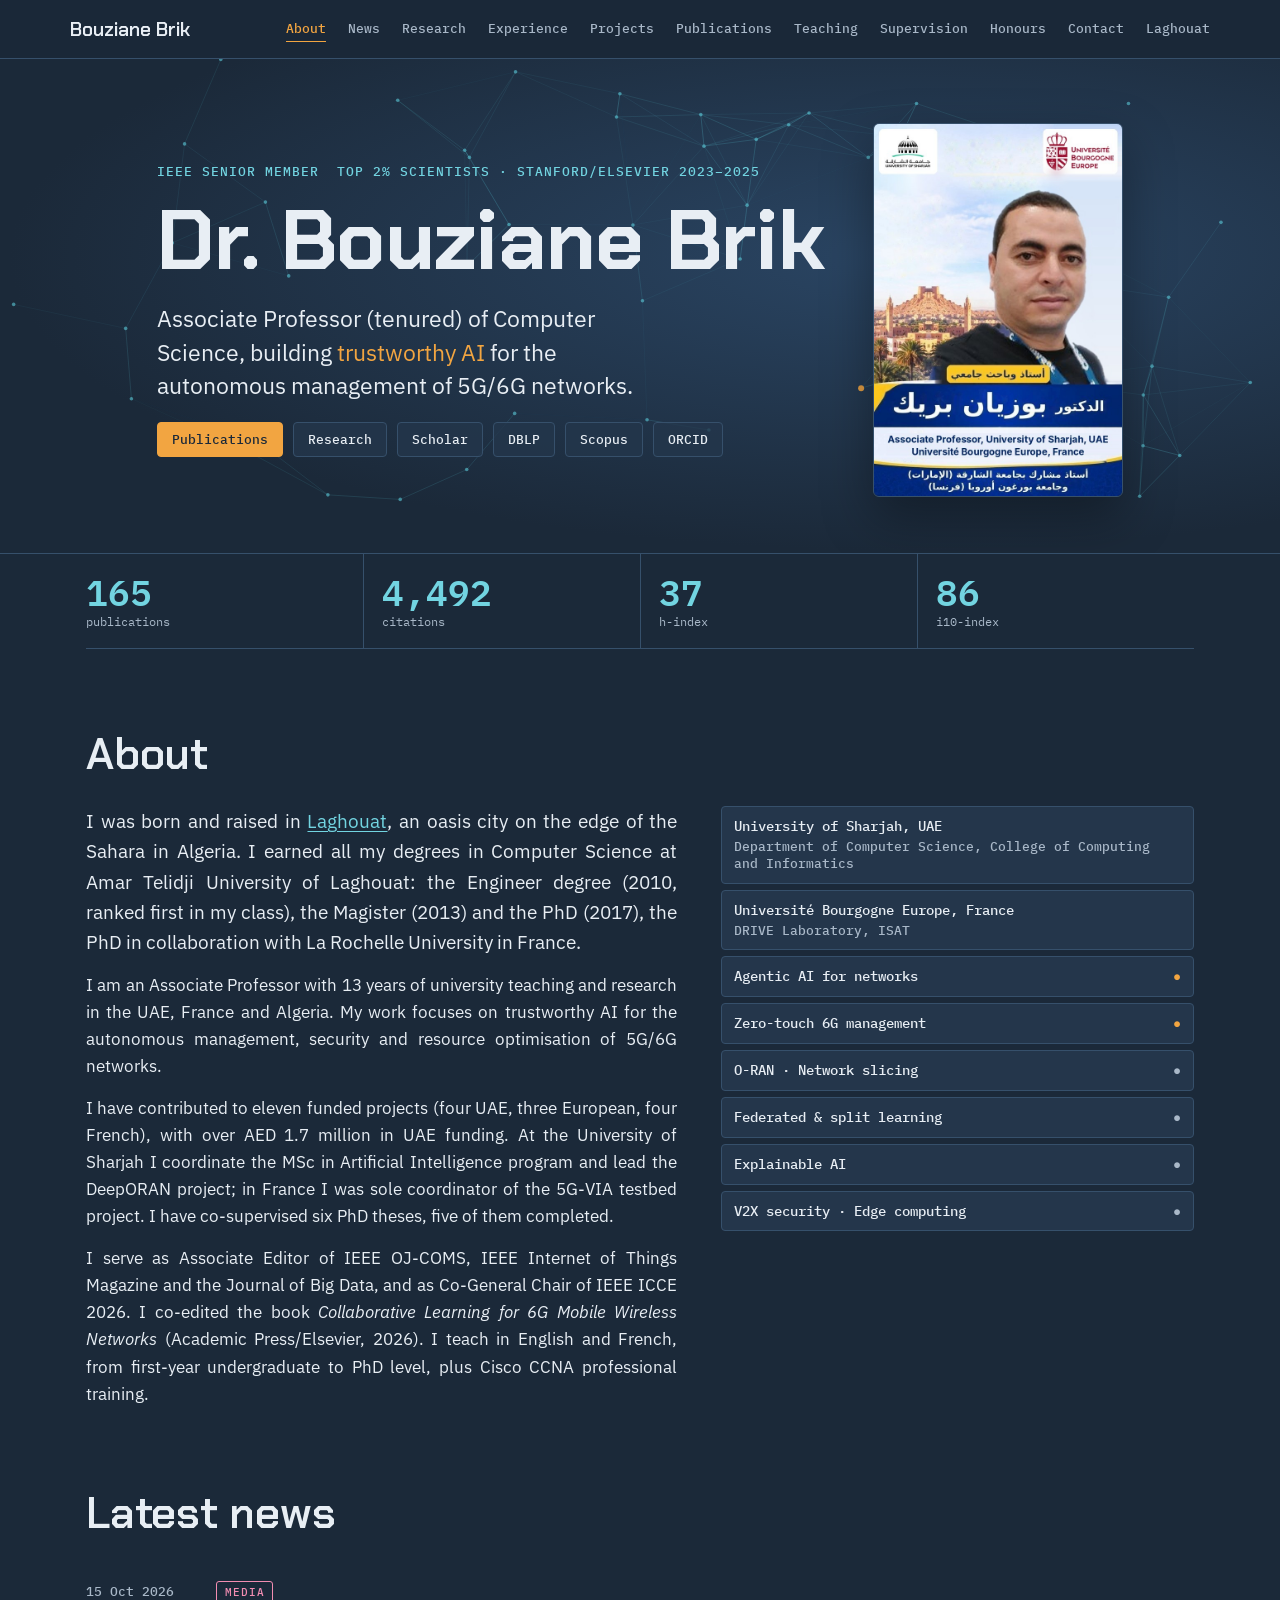
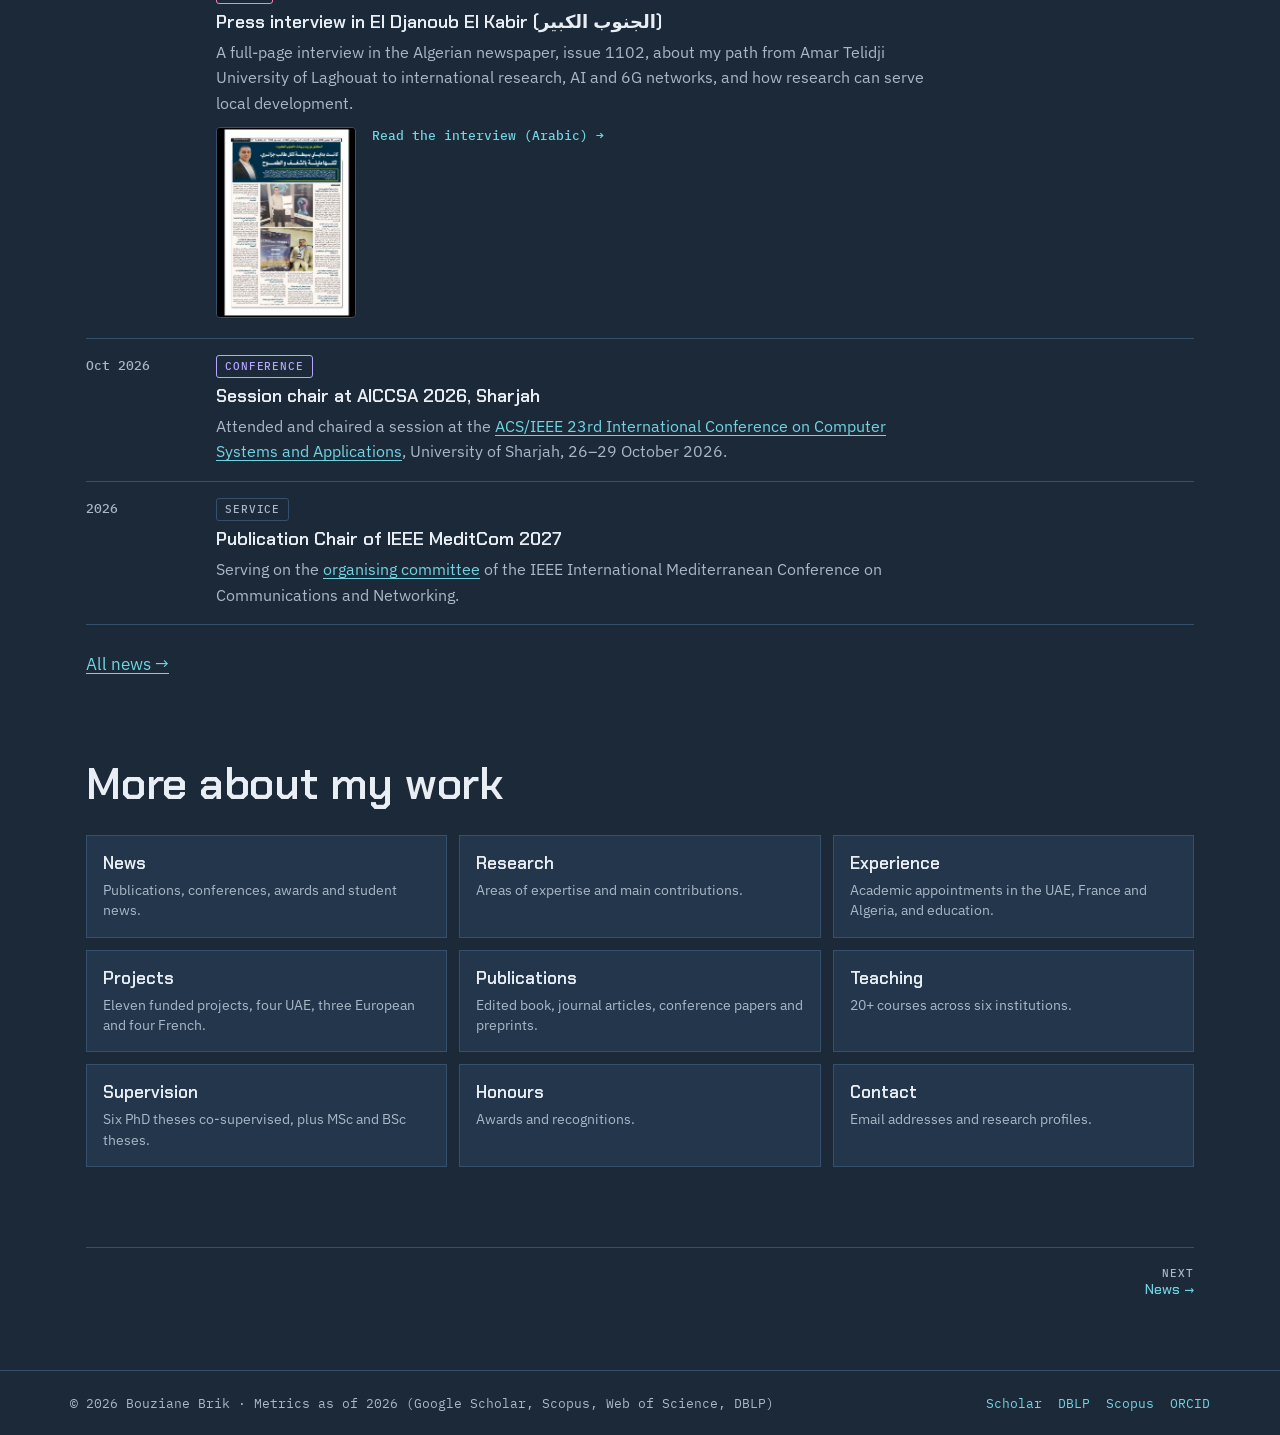
==== commit d8708fb4: "Blend portrait into poster background Remove leftover background patches beside the face and neck, s" ====
--- a/index.html
+++ b/index.html
@@ -43,7 +43,7 @@
       <p class="role">Associate Professor (tenured) of Computer Science, building <em>trustworthy AI</em> for the autonomous management of 5G/6G networks.</p>
       <div class="btns"><a class="pri" href="publications.html">Publications</a><a href="research.html">Research</a><a href="https://scholar.google.fr/citations?user=c3EPy9sAAAAJ&amp;hl=fr" target="_blank" rel="noopener">Scholar</a><a href="https://dblp.org/pid/133/4736.html" target="_blank" rel="noopener">DBLP</a><a href="https://www.scopus.com/authid/detail.uri?authorId=55490670200" target="_blank" rel="noopener">Scopus</a><a href="https://orcid.org/0000-0002-3267-5702" target="_blank" rel="noopener">ORCID</a></div>
     </div>
-    <div class="portrait-wrap"><img class="portrait" src="images/bouziane-brik.jpg?v=5" width="600" height="900" alt="Poster of Dr. Bouziane Brik"></div>
+    <div class="portrait-wrap"><img class="portrait" src="images/bouziane-brik.jpg?v=6" width="600" height="900" alt="Poster of Dr. Bouziane Brik"></div>
   </div>
 </section>
 <div class="shell gut">
